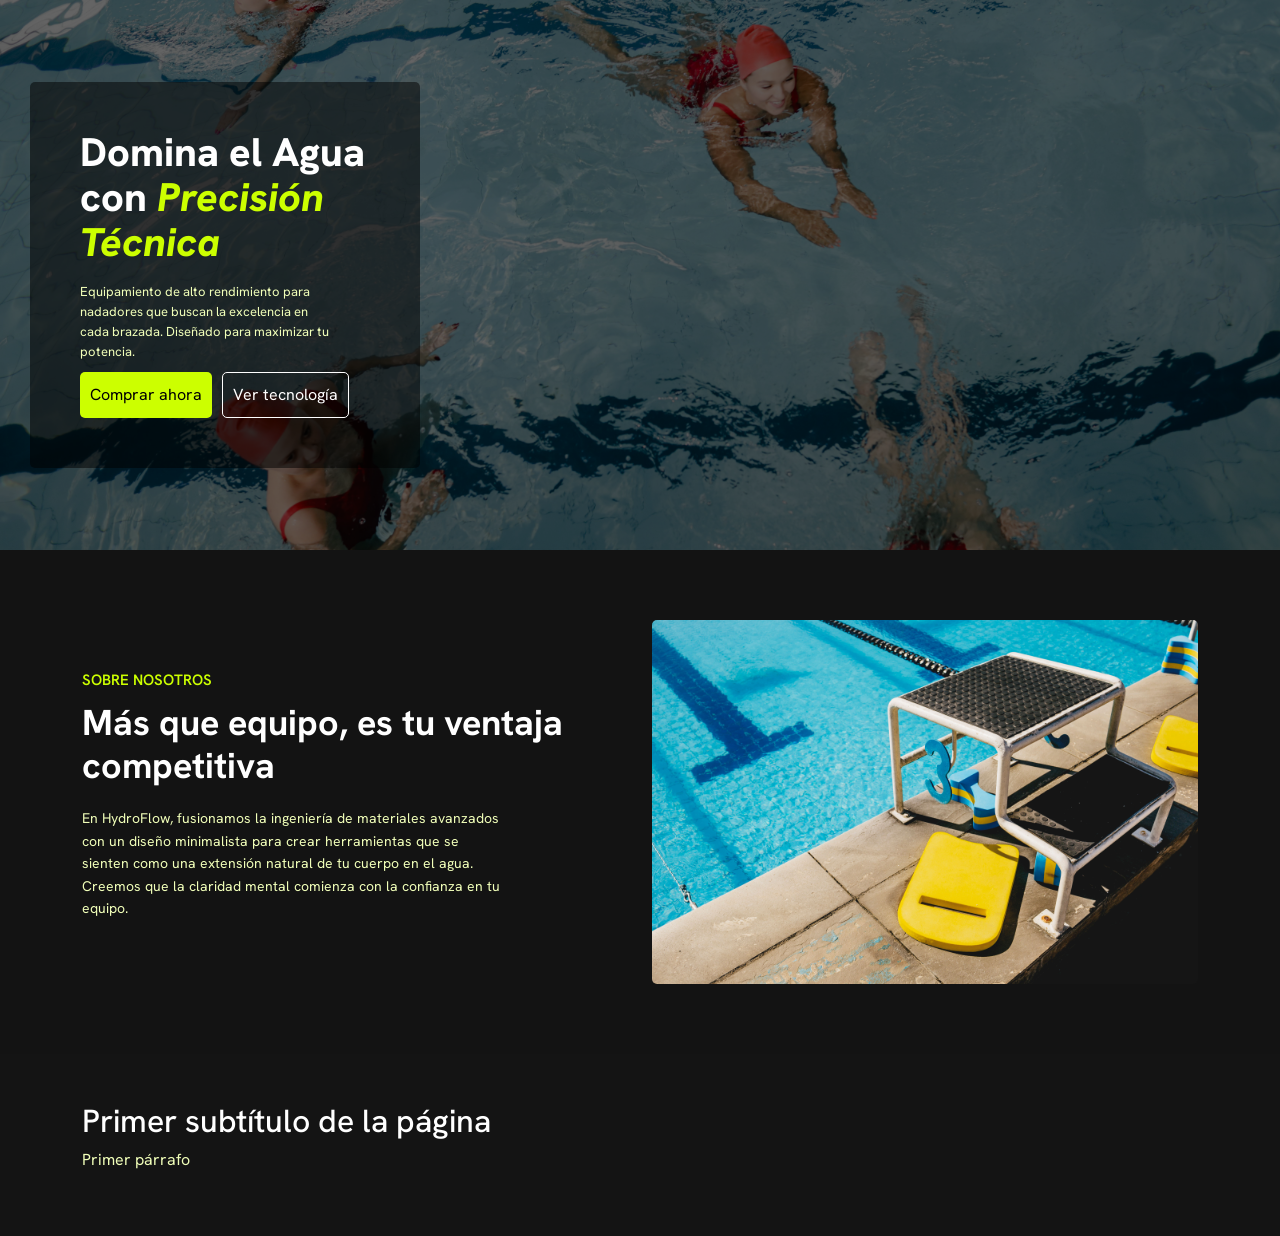
==== index.html @ 33b5c870 "Agregué cambios a la sección sobre nosotros, inserte media queries para dispositivos grandes y peque" ====
<!DOCTYPE html>
<html lang="es">
<head>
   <meta charset="UTF-8">
   <meta name="viewport" content="width=device-width, initial-scale=1.0">
   <title>HydroFlow</title>
   <link rel="stylesheet" href="https://cdn.jsdelivr.net/npm/bootstrap@5.3.8/dist/css/bootstrap.min.css">
   <link rel="preconnect" href="https://fonts.googleapis.com">
   <link rel="preconnect" href="https://fonts.gstatic.com" crossorigin>
   <link href="https://fonts.googleapis.com/css2?family=Hanken+Grotesk:ital,wght@0,100..900;1,100..900&display=swap" rel="stylesheet">
   <link rel="stylesheet" href="CSS/style.css">
   <link rel="stylesheet" href="CSS/stylesAndy.css">
</head>
<body>
   <header>

   </header>
   <main>
      <!-- Banner -->
      <section class="bannerWeb">
         <div class="overlay"></div>
         <div class="bannerCard">
            <h1>Domina el Agua</h1>
            <h1>
               con<span class="cursiveYellow"> Precisión</span>
            </h1>
            <h1><span class="cursiveYellow">Técnica</span></h1>
            <p>
               Equipamiento de alto rendimiento para nadadores
               que buscan la excelencia en cada brazada.
               Diseñado para maximizar tu potencia.
            </p>

            <div class="bannerButtons">
               <button class="left">
                  Comprar ahora
               </button>
               <button class="right">
                  Ver tecnología
               </button>
            </div>
         </div>
      </section>

      <!-- Nuestra esencia -->
      <section class="sobreNosotros">
         <div class="container">
            <div class="row align-items-center g-4">
               <div class="col-12 col-md-6">
                  <p class="texto1SobreNosotros">
                     SOBRE NOSOTROS
                  </p>
                  <h2 class="tituloSobreNosotros">
                     Más que equipo, es tu ventaja competitiva
                  </h2>
                  <p class="texto2SobreNosotros">
                     En HydroFlow, fusionamos la ingeniería de
                     materiales avanzados con un diseño minimalista
                     para crear herramientas que se sienten como una
                     extensión natural de tu cuerpo en el agua.
                     Creemos que la claridad mental comienza con la
                     confianza en tu equipo.
                  </p>
               </div>
               <!-- Imagen -->
               <div class="col-12 col-md-6">
                  <img
                     src="IMG/accesorios.jpg"
                     alt="Lentes y accesorios de natación"
                     class="img-fluid imagen-nosotros"
                  >
               </div>
            </div>
         </div>
      </section>
      <!-- Otro contenido -->
      <section class="container py-5">
         <h2 class="text-white">
            Primer subtítulo de la página
         </h2>
         <p class="textoGeneral">
            Primer párrafo
         </p>
      </section>
   </main>

   <footer>
   </footer>

   <script src="JS/script.js"></script>
   <script src="https://cdn.jsdelivr.net/npm/bootstrap@5.3.8/dist/js/bootstrap.bundle.min.js"></script>
</body>
</html>
---- CSS/stylesAndy.css ----
body {
    margin: 0;
    background-color: rgb(20, 20, 20);
    font-family: "Hanken Grotesk", sans-serif;
}

.bannerWeb {
    position: relative;

    width: 100%;
    min-height: 550px;

    background-image: url("../IMG/bannerWeb2.jpg");
    background-size: cover;
    background-position: center;
    background-repeat: no-repeat;

    display: flex;
    justify-content: flex-start;
    align-items: center;

    color: white;
}

/* Capa oscura del banner */

.overlay {
    position: absolute;
    inset: 0;

    z-index: 1;

    background-color: rgba(0, 0, 0, 0.6);
}

/* Tarjeta del banner */

.bannerCard {
    position: relative;
    z-index: 2;

    width: min(390px, calc(100% - 60px));

    margin: 30px;
    padding: 50px;

    background-color: rgba(0, 0, 0, 0.508);
    border-radius: 5px;

    font-weight: 800;
}

.bannerCard h1 {
    margin-bottom: 5px;

    font-size: 40px;
    font-weight: 800;
    line-height: 1;
}

.cursiveYellow {
    color: #ccff00;
    font-style: italic;
}

.bannerCard p {
    width: 100%;
    max-width: 250px;

    margin-top: 20px;
    margin-bottom: 10px;

    color: #f1ffb9;

    font-size: 13px;
    font-weight: normal;
    line-height: 20px;
}

.bannerButtons {
    display: flex;
    flex-wrap: wrap;
    gap: 10px;
}

button {
    margin: 0;
    padding: 10px;
    border: none;
    border-radius: 5px;
    font-family: "Hanken Grotesk", sans-serif;
    cursor: pointer;
}

/* Botón banner izquierdo */

.left {
    background-color: #ccff00;
    color: black;
}

/* Botón banner derecho */

.right {
    background-color: transparent;
    color: white;
    border: 1px solid white;
}

/* Sección sobre nosotros */

.sobreNosotros {
    padding: 70px 20px;
    background-color: rgb(19, 19, 19);
}

.texto1SobreNosotros {
    margin-bottom: 10px;
    color: #ccff00;
    font-size: 15px;
    font-weight: 600;
}

.tituloSobreNosotros {
    margin-bottom: 20px;
    color: white;
    font-size: 36px;
    font-weight: 700;
}

.texto2SobreNosotros {
    width: 100%;
    max-width: 420px;
    color: #f1ffb9;
    font-size: 14px;
    line-height: 1.6;
}

.imagen-nosotros {
    display: block;
    width: 100%;
    height: auto;
    border-radius: 5px;
}

.textoGeneral {
    color: #f1ffb9;
}

/* media querys */

@media (max-width: 768px) {

    .bannerWeb {
        min-height: 600px;
        justify-content: center;
        background-position: center;
    }

    .bannerCard {
        width: calc(100% - 40px);
        margin: 20px;
        padding: 35px 25px;
    }

    .bannerCard h1 {
        font-size: 34px;
    }

    .bannerCard p {
        max-width: 100%;
        font-size: 14px;
    }

    .tituloSobreNosotros {
        font-size: 30px;
    }

    .texto2SobreNosotros {
        max-width: 100%;
    }

}

@media (max-width: 576px) {

    .bannerWeb {
        min-height: 650px;
    }

    .bannerCard {
        width: calc(100% - 30px);
        margin: 15px;
        padding: 30px 20px;
    }

    .bannerCard h1 {
        font-size: 29px;
        line-height: 1.05;
    }

    .bannerButtons {
        flex-direction: column;
    }

    .left,
    .right {
        width: 100%;
    }

    .nuestraEsencia {
        padding: 45px 20px;
    }

    .tituloSobreNosotros {
        font-size: 27px;
    }

}
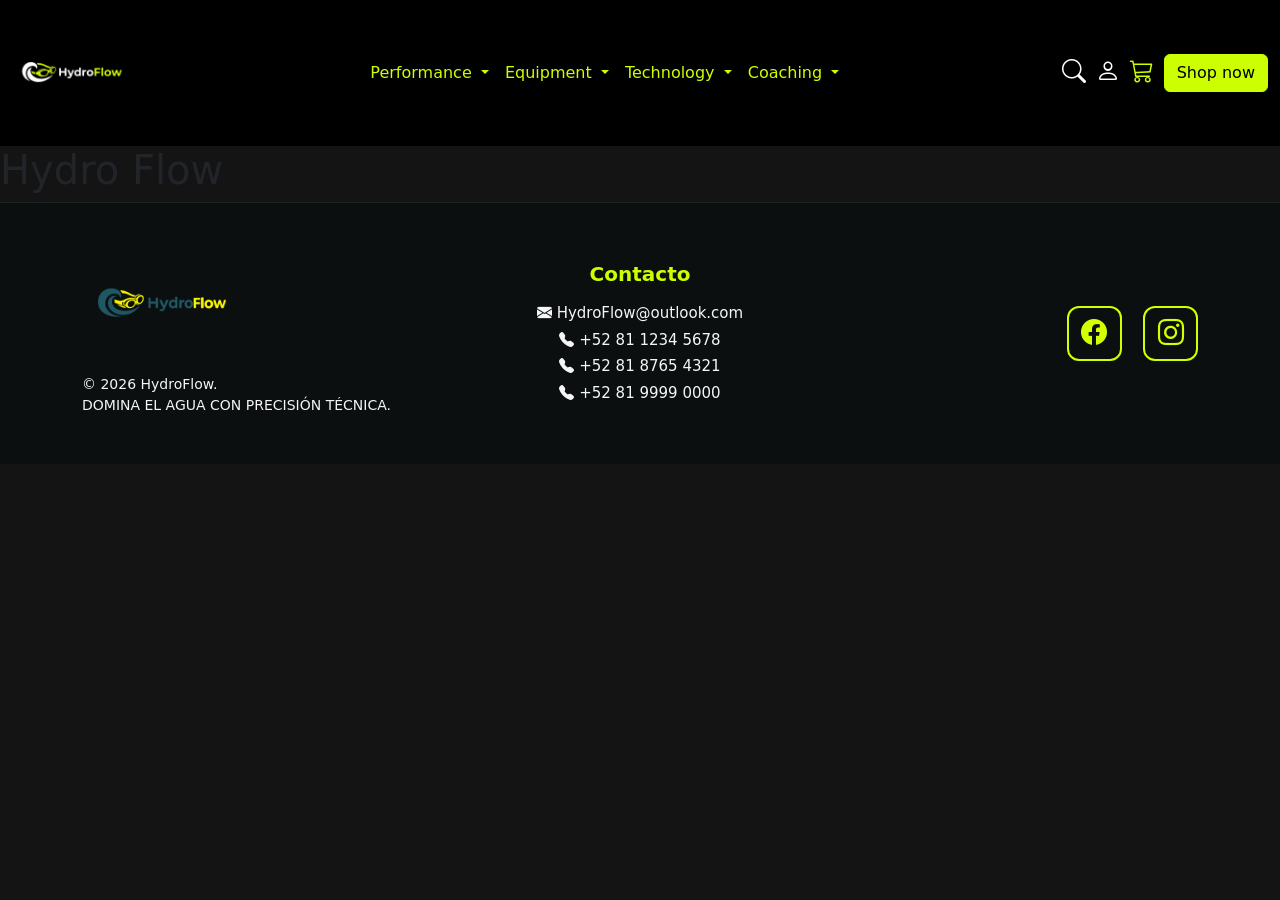
==== commit d5f2c896: "navbar + footer" ====
--- a/index.html
+++ b/index.html
@@ -1,93 +1,155 @@
 <!DOCTYPE html>
-<html lang="es">
-<head>
-   <meta charset="UTF-8">
-   <meta name="viewport" content="width=device-width, initial-scale=1.0">
-   <title>HydroFlow</title>
-   <link rel="stylesheet" href="https://cdn.jsdelivr.net/npm/bootstrap@5.3.8/dist/css/bootstrap.min.css">
-   <link rel="preconnect" href="https://fonts.googleapis.com">
-   <link rel="preconnect" href="https://fonts.gstatic.com" crossorigin>
-   <link href="https://fonts.googleapis.com/css2?family=Hanken+Grotesk:ital,wght@0,100..900;1,100..900&display=swap" rel="stylesheet">
-   <link rel="stylesheet" href="CSS/style.css">
-   <link rel="stylesheet" href="CSS/stylesAndy.css">
-</head>
-<body>
-   <header>
+<html>
+   <head>
+      <title>Hydro Flow</title>
+      <link rel="icon" type="image/png" href="IMG/logoN.png">
+      <link rel="stylesheet" href="https://cdn.jsdelivr.net/npm/bootstrap@5.3.8/dist/css/bootstrap.min.css">
+      <link rel="stylesheet" href="https://cdn.jsdelivr.net/npm/bootstrap-icons@1.11.3/font/bootstrap-icons.min.css">
+      <link rel="stylesheet" href="CSS/style.css">
+      <link rel="stylesheet" href="CSS/eva-style.css">
+      <link rel="stylesheet" href="CSS/styleArt.css">
 
-   </header>
-   <main>
-      <!-- Banner -->
-      <section class="bannerWeb">
-         <div class="overlay"></div>
-         <div class="bannerCard">
-            <h1>Domina el Agua</h1>
-            <h1>
-               con<span class="cursiveYellow"> Precisión</span>
-            </h1>
-            <h1><span class="cursiveYellow">Técnica</span></h1>
-            <p>
-               Equipamiento de alto rendimiento para nadadores
-               que buscan la excelencia en cada brazada.
-               Diseñado para maximizar tu potencia.
-            </p>
+   </head>
+   <body>
+      <header>
+        <meta charset="UTF-8">
+      </header>
+      <main>
 
-            <div class="bannerButtons">
-               <button class="left">
-                  Comprar ahora
-               </button>
-               <button class="right">
-                  Ver tecnología
-               </button>
+         <nav class="navbar navbar-expand-lg nav-personalizada">
+         <div class="container-fluid">
+            <a class="navbar-brand" href="#">
+               <img src="IMG/logo.png" class="nav-logo">
+            </a>
+
+            <div class="collapse navbar-collapse" id="navbarSupportedContent">
+               <ul class="navbar-nav me-auto mb-2 mb-lg-0 mx-auto">
+               <li class="nav-item dropdown">
+                  <a class="nav-link dropdown-toggle" href="#" role="button" data-bs-toggle="dropdown" aria-expanded="false">
+                     Performance
+                  </a>
+                  <ul class="dropdown-menu">
+                     <li><a class="dropdown-item" href="#">Action</a></li>
+                     <li><a class="dropdown-item" href="#">Another action</a></li>
+                     <li><hr class="dropdown-divider"></li>
+                     <li><a class="dropdown-item" href="#">Something else here</a></li>
+                  </ul>
+               </li>
+               <li class="nav-item dropdown">
+                  <a class="nav-link dropdown-toggle" href="#" role="button" data-bs-toggle="dropdown" aria-expanded="false">
+                     Equipment
+                  </a>
+                  <ul class="dropdown-menu">
+                     <li><a class="dropdown-item" href="#">Action</a></li>
+                     <li><a class="dropdown-item" href="#">Another action</a></li>
+                     <li><hr class="dropdown-divider"></li>
+                     <li><a class="dropdown-item" href="#">Something else here</a></li>
+                  </ul>
+               </li>
+               <li class="nav-item dropdown">
+                  <a class="nav-link dropdown-toggle" href="#" role="button" data-bs-toggle="dropdown" aria-expanded="false">
+                     Technology
+                  </a>
+                  <ul class="dropdown-menu">
+                     <li><a class="dropdown-item" href="#">Action</a></li>
+                     <li><a class="dropdown-item" href="#">Another action</a></li>
+                     <li><hr class="dropdown-divider"></li>
+                     <li><a class="dropdown-item" href="#">Something else here</a></li>
+                  </ul>
+               </li>
+               <li class="nav-item dropdown">
+                  <a class="nav-link dropdown-toggle" href="#" role="button" data-bs-toggle="dropdown" aria-expanded="false">
+                     Coaching
+                  </a>
+                  <ul class="dropdown-menu">
+                     <li><a class="dropdown-item" href="#">Action</a></li>
+                     <li><a class="dropdown-item" href="#">Another action</a></li>
+                     <li><hr class="dropdown-divider"></li>
+                     <li><a class="dropdown-item" href="#">Something else here</a></li>
+                  </ul>
+               </li>
+
+               </ul>
+               <form class="d-flex" role="search">
+                  <div>
+                     <i class="bi bi-search icono-blanco"></i>
+                  </div>
+                  <div>
+                     <i class="bi bi-person icono-blanco"></i>
+                  </div>
+                  <i class="bi bi-cart3 icono-verde"></i>
+                  <button class="btn btn-personalizado">Shop now</button>
+
+               </form>
             </div>
          </div>
-      </section>
+         </nav>
 
-      <!-- Nuestra esencia -->
-      <section class="sobreNosotros">
-         <div class="container">
-            <div class="row align-items-center g-4">
-               <div class="col-12 col-md-6">
-                  <p class="texto1SobreNosotros">
-                     SOBRE NOSOTROS
-                  </p>
-                  <h2 class="tituloSobreNosotros">
-                     Más que equipo, es tu ventaja competitiva
-                  </h2>
-                  <p class="texto2SobreNosotros">
-                     En HydroFlow, fusionamos la ingeniería de
-                     materiales avanzados con un diseño minimalista
-                     para crear herramientas que se sienten como una
-                     extensión natural de tu cuerpo en el agua.
-                     Creemos que la claridad mental comienza con la
-                     confianza en tu equipo.
-                  </p>
-               </div>
-               <!-- Imagen -->
-               <div class="col-12 col-md-6">
-                  <img
-                     src="IMG/accesorios.jpg"
-                     alt="Lentes y accesorios de natación"
-                     class="img-fluid imagen-nosotros"
-                  >
-               </div>
+
+
+        <h1>Hydro Flow</h1>
+
+      </main>
+      <!-- Footer - Arturo -->
+      <footer class="text-white py-5" style="background-color: #0B0F0F;">
+    <div class="container">
+        <div class="row align-items-center">
+
+            <!-- Logo y derechos -->
+            <div class="col-md-4 text-center text-md-start mb-4 mb-md-0">
+                <img src="IMG/logoN.png" alt="Logo" width="160" class="mb-3">
+
+                <p class="mb-0 small">
+                    © 2026 HydroFlow.<br>
+                    DOMINA EL AGUA CON PRECISIÓN TÉCNICA.
+                </p>
             </div>
-         </div>
-      </section>
-      <!-- Otro contenido -->
-      <section class="container py-5">
-         <h2 class="text-white">
-            Primer subtítulo de la página
-         </h2>
-         <p class="textoGeneral">
-            Primer párrafo
-         </p>
-      </section>
-   </main>
 
-   <footer>
-   </footer>
+            <!-- Contactanos/correos/nums -->
+            <div class="col-md-4 text-center mb-4 mb-md-0">
+                <h5 class="mb-3" style="color:#CCFF00;">Contacto</h5>
 
-   <script src="JS/script.js"></script>
-   <script src="https://cdn.jsdelivr.net/npm/bootstrap@5.3.8/dist/js/bootstrap.bundle.min.js"></script>
-</body>
+                <p class="mb-1">
+                    <i class="bi bi-envelope-fill"></i>
+                    HydroFlow@outlook.com
+                </p>
+
+                <p class="mb-1">
+                    <i class="bi bi-telephone-fill"></i>
+                    +52 81 1234 5678
+                </p>
+
+                <p class="mb-1">
+                    <i class="bi bi-telephone-fill"></i>
+                    +52 81 8765 4321
+                </p>
+
+                <p class="mb-0">
+                    <i class="bi bi-telephone-fill"></i>
+                    +52 81 9999 0000
+                </p>
+            </div>
+
+            <!-- Redes sociales /logos-->
+            <div class="col-md-4 text-center text-md-end">
+
+                <a href="#" class="social-icon me-3">
+                    <i class="bi bi-facebook"></i>
+                </a>
+
+                <a href="#" class="social-icon">
+                    <i class="bi bi-instagram"></i>
+                </a>
+
+            </div>
+
+        </div>
+    </div>
+</footer>
+
+      
+      <script src="https://cdn.jsdelivr.net/npm/bootstrap@5.3.8/dist/js/bootstrap.bundle.min.js"></script>
+      <script src="JS/script.js"></script>
+      <script src="JS/eva-script.js"></script>
+   </body>
 </html>
--- a/CSS/eva-style.css
+++ b/CSS/eva-style.css
@@ -0,0 +1,62 @@
+body    {
+    background-color: rgb(20, 20, 20);  
+}
+
+.nav-personalizada{
+    background-color: #000000 !important;
+}
+
+/* enlaces del menú */
+.nav-personalizada .navbar-brand,
+.nav-personalizada .nav-link {
+    color: #ccff00 !important;
+}
+
+/* color de hover */
+.nav-personalizada .nav-link:hover,
+.nav-personalizada .nav-link.active,
+.nav-personalizada .dropdown-item:hover {
+    color: #ffffff !important; /* Cambia a blanco al pasar el mouse */
+}
+
+/* Estilo para menús desplegables */
+.nav-personalizada .dropdown-menu {
+    background-color: #000000;
+    border: 1px solid #ccff00;
+}
+
+.nav-personalizada .dropdown-item {
+    color: #ccff00;
+}
+
+/* Menu hamburguesa */
+.nav-personalizada .navbar-toggler {
+    border-color: #ccff00 !important;
+}
+
+.nav-personalizada .navbar-toggler-icon {
+    filter: invert(87%) sepia(36%) saturate(1465%) hue-rotate(24deg) brightness(108%) contrast(108%);
+}
+
+.nav-logo{
+    height: 120px;
+    width: auto;
+}
+
+.btn-personalizado{
+    background-color: #ccff00 !important;
+    color: #000000 !important;
+    border: 1px solid #ccff00 !important;
+}
+
+.icono-verde{
+    font-size: 1.5rem !important;
+    color: #ccff00 !important;
+    margin-right: 10px !important;
+}
+
+.icono-blanco{
+    font-size: 1.5rem !important;
+    color: #ffffff !important;
+    margin-right: 10px !important;
+}
--- a/CSS/styleArt.css
+++ b/CSS/styleArt.css
@@ -0,0 +1,33 @@
+footer{
+    border-top: 1px solid rgba(255,255,255,.08);
+} 
+/* la linea de arriba del footer , lo que separa del contenido */
+
+footer p{
+    color: #f5f5f5;
+    font-size: 15px;
+}
+/* todas las etiquetas con p tendran ese formato */
+
+footer h5{
+    font-weight: 600;
+}
+/*  cosas con h5 se les aplicara un bold */
+.social-icon{
+    width:55px;
+    height:55px;
+    border:2px solid #D4FF00;
+    border-radius:12px;
+    display:inline-flex;
+    justify-content:center;
+    align-items:center;
+    color:#D4FF00;
+    text-decoration:none;
+    font-size:26px;
+    transition:.3s;
+}
+
+.social-icon:hover{
+    background:#D4FF00;
+    color:#0B0F0F;
+}
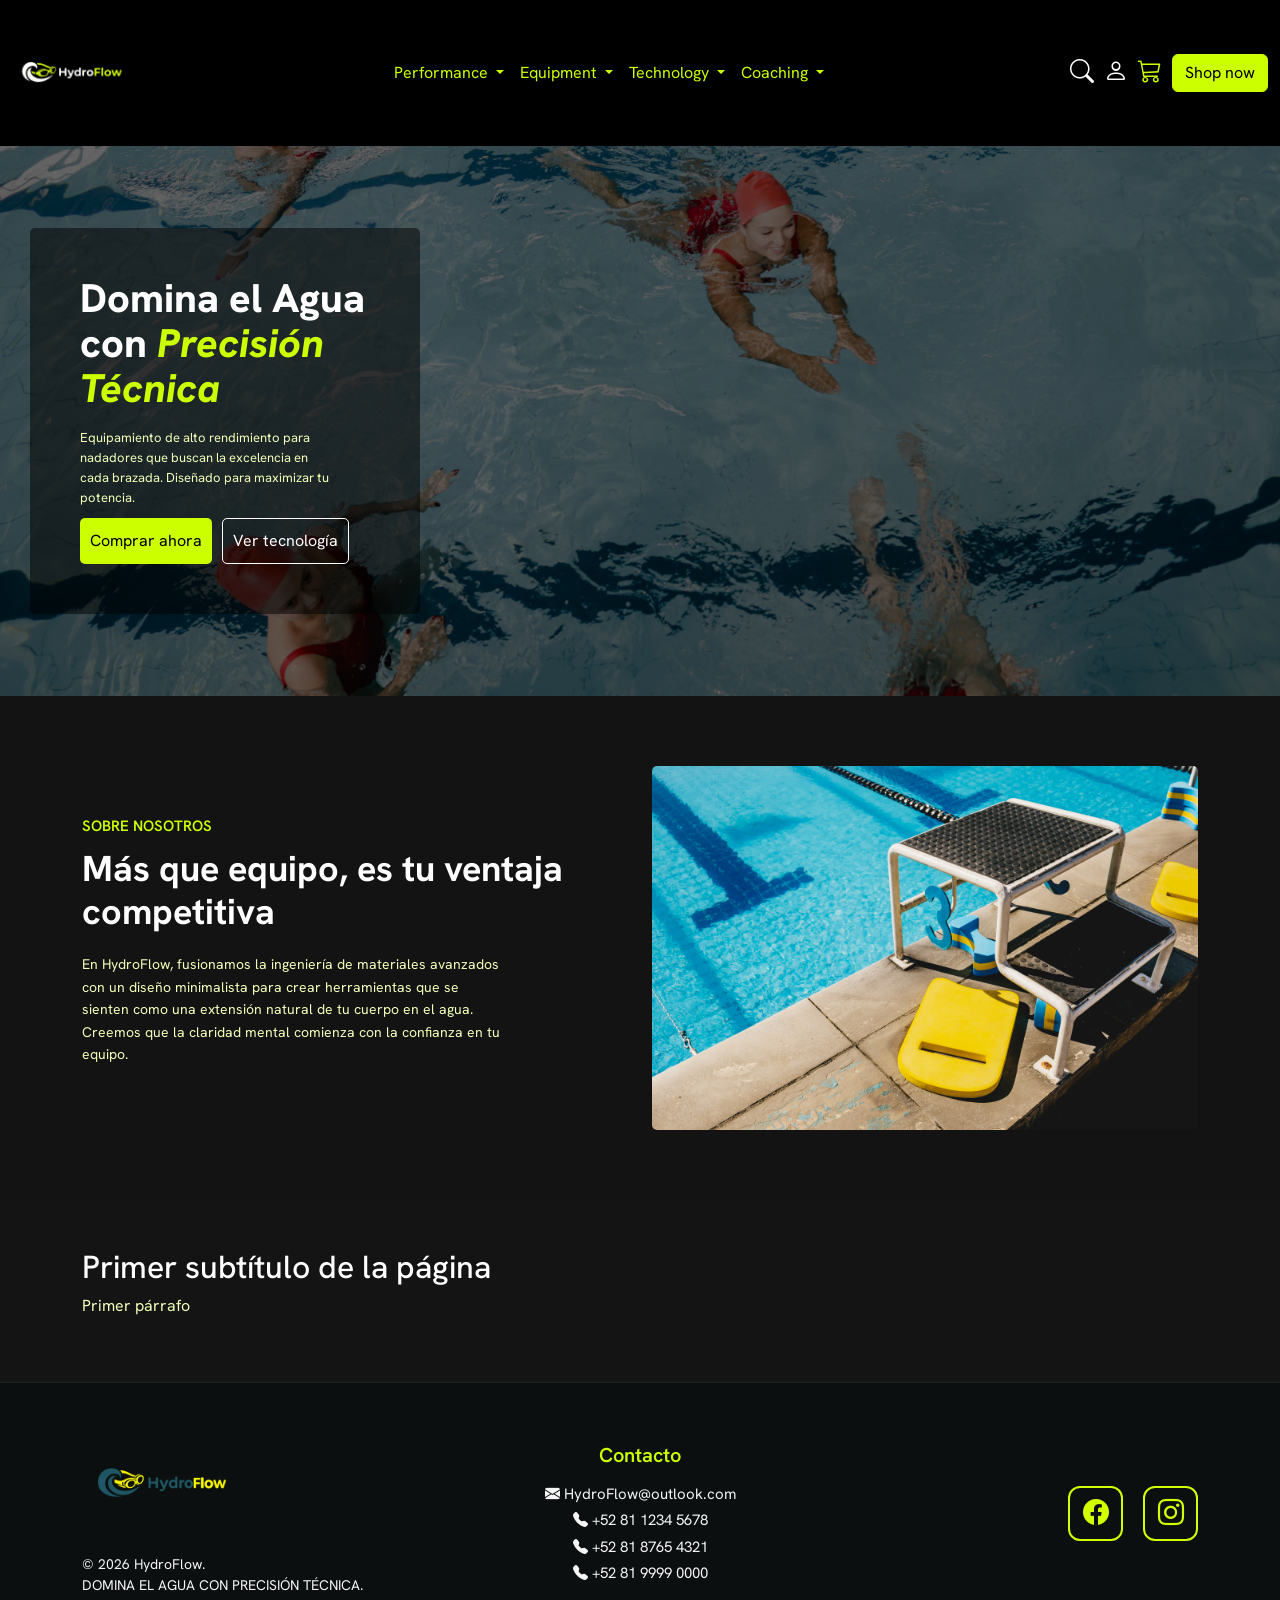
==== commit 50b7efa9: "resolución de conflictos banner" ====
--- a/index.html
+++ b/index.html
@@ -1,155 +1,235 @@
 <!DOCTYPE html>
-<html>
-   <head>
-      <title>Hydro Flow</title>
-      <link rel="icon" type="image/png" href="IMG/logoN.png">
-      <link rel="stylesheet" href="https://cdn.jsdelivr.net/npm/bootstrap@5.3.8/dist/css/bootstrap.min.css">
-      <link rel="stylesheet" href="https://cdn.jsdelivr.net/npm/bootstrap-icons@1.11.3/font/bootstrap-icons.min.css">
-      <link rel="stylesheet" href="CSS/style.css">
-      <link rel="stylesheet" href="CSS/eva-style.css">
-      <link rel="stylesheet" href="CSS/styleArt.css">
-
-   </head>
-   <body>
-      <header>
-        <meta charset="UTF-8">
-      </header>
-      <main>
-
-         <nav class="navbar navbar-expand-lg nav-personalizada">
-         <div class="container-fluid">
-            <a class="navbar-brand" href="#">
-               <img src="IMG/logo.png" class="nav-logo">
-            </a>
-
-            <div class="collapse navbar-collapse" id="navbarSupportedContent">
-               <ul class="navbar-nav me-auto mb-2 mb-lg-0 mx-auto">
-               <li class="nav-item dropdown">
-                  <a class="nav-link dropdown-toggle" href="#" role="button" data-bs-toggle="dropdown" aria-expanded="false">
+<html lang="es">
+
+<head>
+   <title>Hydro Flow</title>
+   <meta charset="UTF-8">
+   <meta name="viewport" content="width=device-width, initial-scale=1.0">
+   <link rel="preconnect" href="https://fonts.googleapis.com">
+   <link rel="preconnect" href="https://fonts.gstatic.com" crossorigin>
+   <link href="https://fonts.googleapis.com/css2?family=Hanken+Grotesk:ital,wght@0,100..900;1,100..900&display=swap"
+      rel="stylesheet">
+   <link rel="icon" type="image/png" href="IMG/logoN.png">
+   <link rel="stylesheet" href="https://cdn.jsdelivr.net/npm/bootstrap@5.3.8/dist/css/bootstrap.min.css">
+   <link rel="stylesheet" href="https://cdn.jsdelivr.net/npm/bootstrap-icons@1.11.3/font/bootstrap-icons.min.css">
+   <link rel="stylesheet" href="CSS/style.css">
+   <link rel="stylesheet" href="CSS/eva-style.css">
+   <link rel="stylesheet" href="CSS/styleArt.css">
+   <link rel="stylesheet" href="CSS/stylesAndy.css">
+</head>
+
+<body>
+   <header>
+
+   </header>
+
+
+   <nav class="navbar navbar-expand-lg nav-personalizada">
+      <div class="container-fluid">
+         <a class="navbar-brand" href="#">
+            <img src="IMG/logo.png" class="nav-logo">
+         </a>
+
+         <div class="collapse navbar-collapse" id="navbarSupportedContent">
+            <ul class="navbar-nav me-auto mb-2 mb-lg-0 mx-auto">
+               <li class="nav-item dropdown">
+                  <a class="nav-link dropdown-toggle" href="#" role="button" data-bs-toggle="dropdown"
+                     aria-expanded="false">
                      Performance
                   </a>
                   <ul class="dropdown-menu">
                      <li><a class="dropdown-item" href="#">Action</a></li>
                      <li><a class="dropdown-item" href="#">Another action</a></li>
-                     <li><hr class="dropdown-divider"></li>
-                     <li><a class="dropdown-item" href="#">Something else here</a></li>
-                  </ul>
-               </li>
-               <li class="nav-item dropdown">
-                  <a class="nav-link dropdown-toggle" href="#" role="button" data-bs-toggle="dropdown" aria-expanded="false">
+                     <li>
+                        <hr class="dropdown-divider">
+                     </li>
+                     <li><a class="dropdown-item" href="#">Something else here</a></li>
+                  </ul>
+               </li>
+               <li class="nav-item dropdown">
+                  <a class="nav-link dropdown-toggle" href="#" role="button" data-bs-toggle="dropdown"
+                     aria-expanded="false">
                      Equipment
                   </a>
                   <ul class="dropdown-menu">
                      <li><a class="dropdown-item" href="#">Action</a></li>
                      <li><a class="dropdown-item" href="#">Another action</a></li>
-                     <li><hr class="dropdown-divider"></li>
-                     <li><a class="dropdown-item" href="#">Something else here</a></li>
-                  </ul>
-               </li>
-               <li class="nav-item dropdown">
-                  <a class="nav-link dropdown-toggle" href="#" role="button" data-bs-toggle="dropdown" aria-expanded="false">
+                     <li>
+                        <hr class="dropdown-divider">
+                     </li>
+                     <li><a class="dropdown-item" href="#">Something else here</a></li>
+                  </ul>
+               </li>
+               <li class="nav-item dropdown">
+                  <a class="nav-link dropdown-toggle" href="#" role="button" data-bs-toggle="dropdown"
+                     aria-expanded="false">
                      Technology
                   </a>
                   <ul class="dropdown-menu">
                      <li><a class="dropdown-item" href="#">Action</a></li>
                      <li><a class="dropdown-item" href="#">Another action</a></li>
-                     <li><hr class="dropdown-divider"></li>
-                     <li><a class="dropdown-item" href="#">Something else here</a></li>
-                  </ul>
-               </li>
-               <li class="nav-item dropdown">
-                  <a class="nav-link dropdown-toggle" href="#" role="button" data-bs-toggle="dropdown" aria-expanded="false">
+                     <li>
+                        <hr class="dropdown-divider">
+                     </li>
+                     <li><a class="dropdown-item" href="#">Something else here</a></li>
+                  </ul>
+               </li>
+               <li class="nav-item dropdown">
+                  <a class="nav-link dropdown-toggle" href="#" role="button" data-bs-toggle="dropdown"
+                     aria-expanded="false">
                      Coaching
                   </a>
                   <ul class="dropdown-menu">
                      <li><a class="dropdown-item" href="#">Action</a></li>
                      <li><a class="dropdown-item" href="#">Another action</a></li>
-                     <li><hr class="dropdown-divider"></li>
-                     <li><a class="dropdown-item" href="#">Something else here</a></li>
-                  </ul>
-               </li>
-
-               </ul>
-               <form class="d-flex" role="search">
-                  <div>
-                     <i class="bi bi-search icono-blanco"></i>
-                  </div>
-                  <div>
-                     <i class="bi bi-person icono-blanco"></i>
-                  </div>
-                  <i class="bi bi-cart3 icono-verde"></i>
-                  <button class="btn btn-personalizado">Shop now</button>
-
-               </form>
-            </div>
-         </div>
-         </nav>
-
-
-
-        <h1>Hydro Flow</h1>
-
-      </main>
-      <!-- Footer - Arturo -->
-      <footer class="text-white py-5" style="background-color: #0B0F0F;">
-    <div class="container">
-        <div class="row align-items-center">
+                     <li>
+                        <hr class="dropdown-divider">
+                     </li>
+                     <li><a class="dropdown-item" href="#">Something else here</a></li>
+                  </ul>
+               </li>
+
+            </ul>
+            <form class="d-flex" role="search">
+               <div>
+                  <i class="bi bi-search icono-blanco"></i>
+               </div>
+               <div>
+                  <i class="bi bi-person icono-blanco"></i>
+               </div>
+               <i class="bi bi-cart3 icono-verde"></i>
+               <button class="btn btn-personalizado">Shop now</button>
+
+            </form>
+         </div>
+      </div>
+   </nav>
+
+   <!-- Banner -->
+   <section class="bannerWeb">
+      <div class="overlay"></div>
+      <div class="bannerCard">
+         <h1>Domina el Agua</h1>
+         <h1>
+            con<span class="cursiveYellow"> Precisión</span>
+         </h1>
+         <h1><span class="cursiveYellow">Técnica</span></h1>
+         <p>
+            Equipamiento de alto rendimiento para nadadores
+            que buscan la excelencia en cada brazada.
+            Diseñado para maximizar tu potencia.
+         </p>
+
+         <div class="bannerButtons">
+            <button class="left">
+               Comprar ahora
+            </button>
+            <button class="right">
+               Ver tecnología
+            </button>
+         </div>
+      </div>
+   </section>
+
+   <!-- Nuestra esencia -->
+   <section class="sobreNosotros">
+      <div class="container">
+         <div class="row align-items-center g-4">
+            <div class="col-12 col-md-6">
+               <p class="texto1SobreNosotros">
+                  SOBRE NOSOTROS
+               </p>
+               <h2 class="tituloSobreNosotros">
+                  Más que equipo, es tu ventaja competitiva
+               </h2>
+               <p class="texto2SobreNosotros">
+                  En HydroFlow, fusionamos la ingeniería de
+                  materiales avanzados con un diseño minimalista
+                  para crear herramientas que se sienten como una
+                  extensión natural de tu cuerpo en el agua.
+                  Creemos que la claridad mental comienza con la
+                  confianza en tu equipo.
+               </p>
+            </div>
+            <!-- Imagen -->
+            <div class="col-12 col-md-6">
+               <img src="IMG/accesorios.jpg" alt="Lentes y accesorios de natación" class="img-fluid imagen-nosotros">
+            </div>
+         </div>
+      </div>
+   </section>
+   <!-- Otro contenido -->
+   <section class="container py-5">
+      <h2 class="text-white">
+         Primer subtítulo de la página
+      </h2>
+      <p class="textoGeneral">
+         Primer párrafo
+      </p>
+   </section>
+
+   </main>
+   <!-- Footer - Arturo -->
+   <footer class="text-white py-5" style="background-color: #0B0F0F;">
+      <div class="container">
+         <div class="row align-items-center">
 
             <!-- Logo y derechos -->
             <div class="col-md-4 text-center text-md-start mb-4 mb-md-0">
-                <img src="IMG/logoN.png" alt="Logo" width="160" class="mb-3">
-
-                <p class="mb-0 small">
-                    © 2026 HydroFlow.<br>
-                    DOMINA EL AGUA CON PRECISIÓN TÉCNICA.
-                </p>
+               <img src="IMG/logoN.png" alt="Logo" width="160" class="mb-3">
+
+               <p class="mb-0 small">
+                  © 2026 HydroFlow.<br>
+                  DOMINA EL AGUA CON PRECISIÓN TÉCNICA.
+               </p>
             </div>
 
             <!-- Contactanos/correos/nums -->
             <div class="col-md-4 text-center mb-4 mb-md-0">
-                <h5 class="mb-3" style="color:#CCFF00;">Contacto</h5>
-
-                <p class="mb-1">
-                    <i class="bi bi-envelope-fill"></i>
-                    HydroFlow@outlook.com
-                </p>
-
-                <p class="mb-1">
-                    <i class="bi bi-telephone-fill"></i>
-                    +52 81 1234 5678
-                </p>
-
-                <p class="mb-1">
-                    <i class="bi bi-telephone-fill"></i>
-                    +52 81 8765 4321
-                </p>
-
-                <p class="mb-0">
-                    <i class="bi bi-telephone-fill"></i>
-                    +52 81 9999 0000
-                </p>
+               <h5 class="mb-3" style="color:#CCFF00;">Contacto</h5>
+
+               <p class="mb-1">
+                  <i class="bi bi-envelope-fill"></i>
+                  HydroFlow@outlook.com
+               </p>
+
+               <p class="mb-1">
+                  <i class="bi bi-telephone-fill"></i>
+                  +52 81 1234 5678
+               </p>
+
+               <p class="mb-1">
+                  <i class="bi bi-telephone-fill"></i>
+                  +52 81 8765 4321
+               </p>
+
+               <p class="mb-0">
+                  <i class="bi bi-telephone-fill"></i>
+                  +52 81 9999 0000
+               </p>
             </div>
 
             <!-- Redes sociales /logos-->
             <div class="col-md-4 text-center text-md-end">
 
-                <a href="#" class="social-icon me-3">
-                    <i class="bi bi-facebook"></i>
-                </a>
-
-                <a href="#" class="social-icon">
-                    <i class="bi bi-instagram"></i>
-                </a>
-
-            </div>
-
-        </div>
-    </div>
-</footer>
-
-      
-      <script src="https://cdn.jsdelivr.net/npm/bootstrap@5.3.8/dist/js/bootstrap.bundle.min.js"></script>
-      <script src="JS/script.js"></script>
-      <script src="JS/eva-script.js"></script>
-   </body>
+               <a href="#" class="social-icon me-3">
+                  <i class="bi bi-facebook"></i>
+               </a>
+
+               <a href="#" class="social-icon">
+                  <i class="bi bi-instagram"></i>
+               </a>
+
+            </div>
+
+         </div>
+      </div>
+   </footer>
+
+
+   <script src="https://cdn.jsdelivr.net/npm/bootstrap@5.3.8/dist/js/bootstrap.bundle.min.js"></script>
+   <script src="JS/script.js"></script>
+   <script src="JS/eva-script.js"></script>
+</body>
+
 </html>
--- a/CSS/stylesAndy.css
+++ b/CSS/stylesAndy.css
@@ -0,0 +1,219 @@
+body {
+    margin: 0;
+    background-color: rgb(20, 20, 20);
+    font-family: "Hanken Grotesk", sans-serif;
+}
+
+.bannerWeb {
+    position: relative;
+
+    width: 100%;
+    min-height: 550px;
+
+    background-image: url("../IMG/bannerWeb2.jpg");
+    background-size: cover;
+    background-position: center;
+    background-repeat: no-repeat;
+
+    display: flex;
+    justify-content: flex-start;
+    align-items: center;
+
+    color: white;
+}
+
+/* Capa oscura del banner */
+
+.overlay {
+    position: absolute;
+    inset: 0;
+
+    z-index: 1;
+
+    background-color: rgba(0, 0, 0, 0.6);
+}
+
+/* Tarjeta del banner */
+
+.bannerCard {
+    position: relative;
+    z-index: 2;
+
+    width: min(390px, calc(100% - 60px));
+
+    margin: 30px;
+    padding: 50px;
+
+    background-color: rgba(0, 0, 0, 0.508);
+    border-radius: 5px;
+
+    font-weight: 800;
+}
+
+.bannerCard h1 {
+    margin-bottom: 5px;
+
+    font-size: 40px;
+    font-weight: 800;
+    line-height: 1;
+}
+
+.cursiveYellow {
+    color: #ccff00;
+    font-style: italic;
+}
+
+.bannerCard p {
+    width: 100%;
+    max-width: 250px;
+
+    margin-top: 20px;
+    margin-bottom: 10px;
+
+    color: #f1ffb9;
+
+    font-size: 13px;
+    font-weight: normal;
+    line-height: 20px;
+}
+
+.bannerButtons {
+    display: flex;
+    flex-wrap: wrap;
+    gap: 10px;
+}
+
+button {
+    margin: 0;
+    padding: 10px;
+    border: none;
+    border-radius: 5px;
+    font-family: "Hanken Grotesk", sans-serif;
+    cursor: pointer;
+}
+
+/* Botón banner izquierdo */
+
+.left {
+    background-color: #ccff00;
+    color: black;
+}
+
+/* Botón banner derecho */
+
+.right {
+    background-color: transparent;
+    color: white;
+    border: 1px solid white;
+}
+
+/* Sección sobre nosotros */
+
+.sobreNosotros {
+    padding: 70px 20px;
+    background-color: rgb(19, 19, 19);
+}
+
+.texto1SobreNosotros {
+    margin-bottom: 10px;
+    color: #ccff00;
+    font-size: 15px;
+    font-weight: 600;
+}
+
+.tituloSobreNosotros {
+    margin-bottom: 20px;
+    color: white;
+    font-size: 36px;
+    font-weight: 700;
+}
+
+.texto2SobreNosotros {
+    width: 100%;
+    max-width: 420px;
+    color: #f1ffb9;
+    font-size: 14px;
+    line-height: 1.6;
+}
+
+.imagen-nosotros {
+    display: block;
+    width: 100%;
+    height: auto;
+    border-radius: 5px;
+}
+
+.textoGeneral {
+    color: #f1ffb9;
+}
+
+/* media querys */
+
+@media (max-width: 768px) {
+
+    .bannerWeb {
+        min-height: 600px;
+        justify-content: center;
+        background-position: center;
+    }
+
+    .bannerCard {
+        width: calc(100% - 40px);
+        margin: 20px;
+        padding: 35px 25px;
+    }
+
+    .bannerCard h1 {
+        font-size: 34px;
+    }
+
+    .bannerCard p {
+        max-width: 100%;
+        font-size: 14px;
+    }
+
+    .tituloSobreNosotros {
+        font-size: 30px;
+    }
+
+    .texto2SobreNosotros {
+        max-width: 100%;
+    }
+
+}
+
+@media (max-width: 576px) {
+
+    .bannerWeb {
+        min-height: 650px;
+    }
+
+    .bannerCard {
+        width: calc(100% - 30px);
+        margin: 15px;
+        padding: 30px 20px;
+    }
+
+    .bannerCard h1 {
+        font-size: 29px;
+        line-height: 1.05;
+    }
+
+    .bannerButtons {
+        flex-direction: column;
+    }
+
+    .left,
+    .right {
+        width: 100%;
+    }
+
+    .nuestraEsencia {
+        padding: 45px 20px;
+    }
+
+    .tituloSobreNosotros {
+        font-size: 27px;
+    }
+
+}
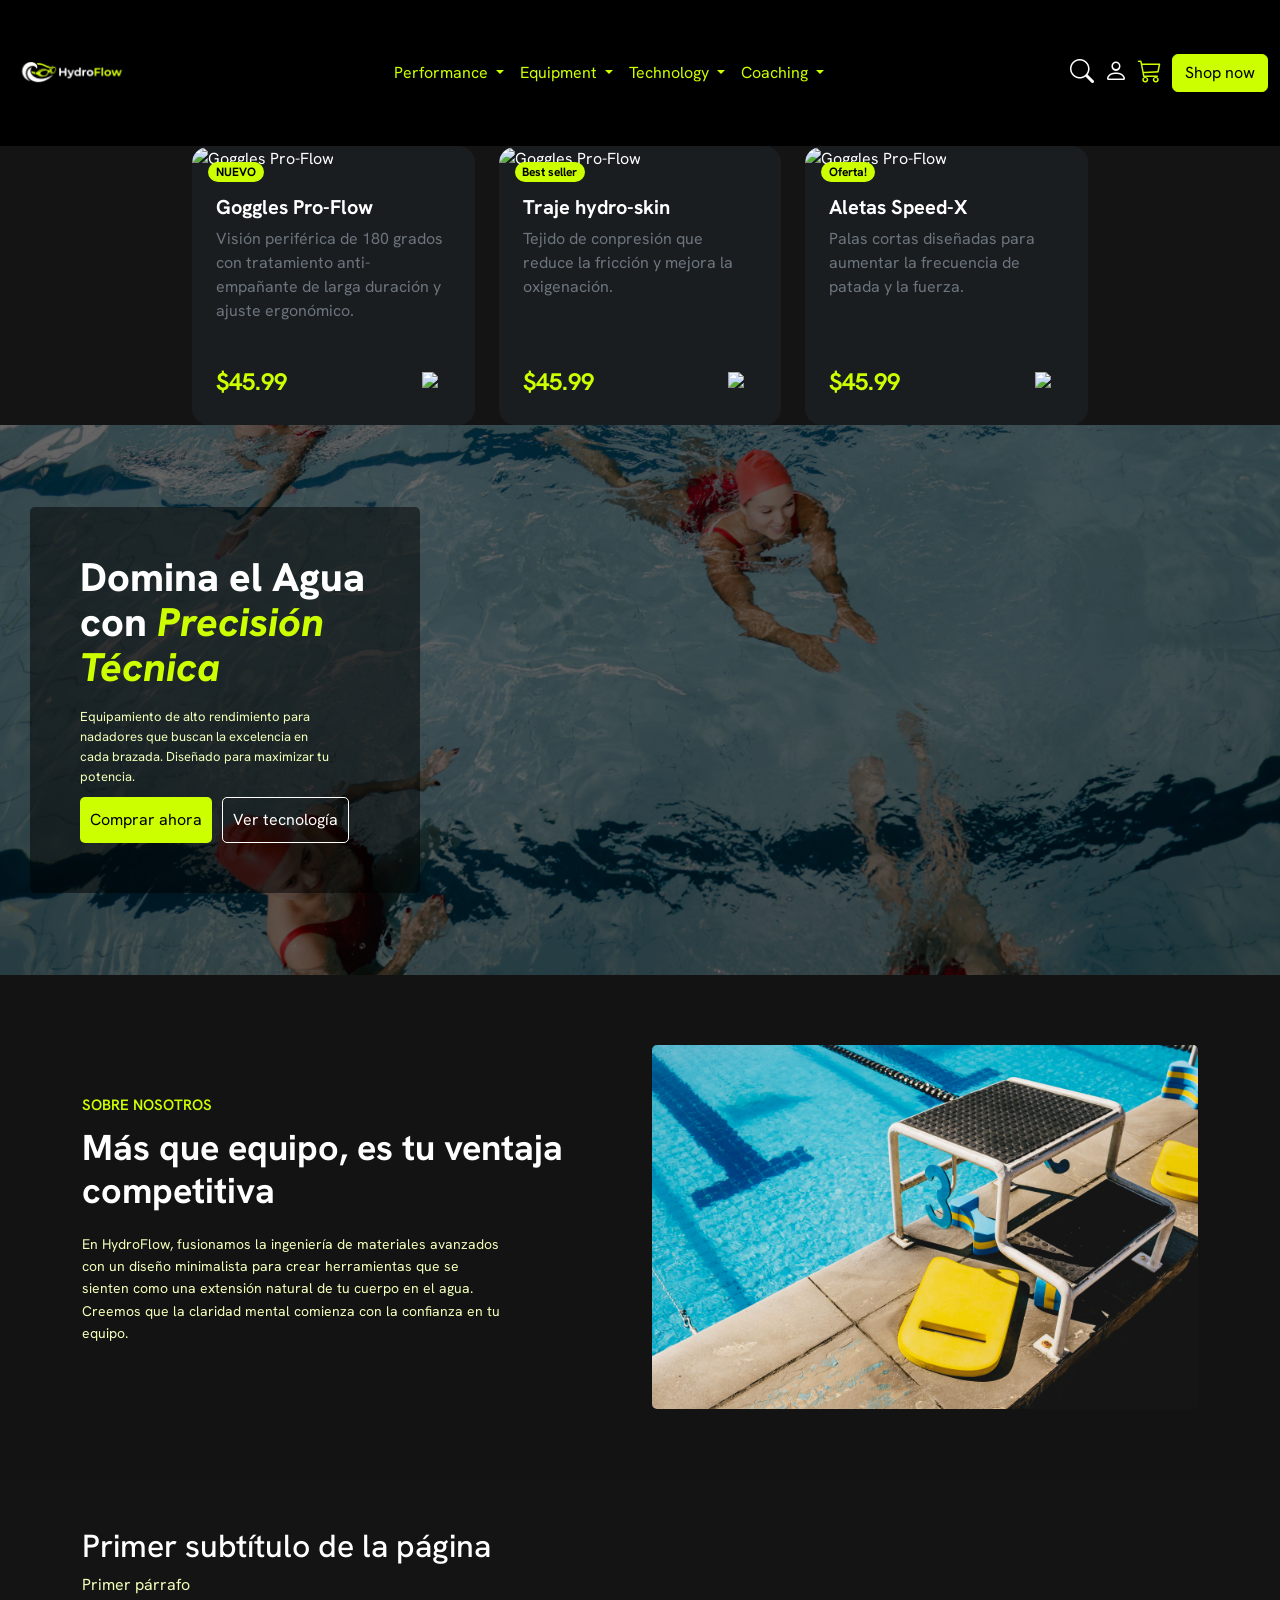
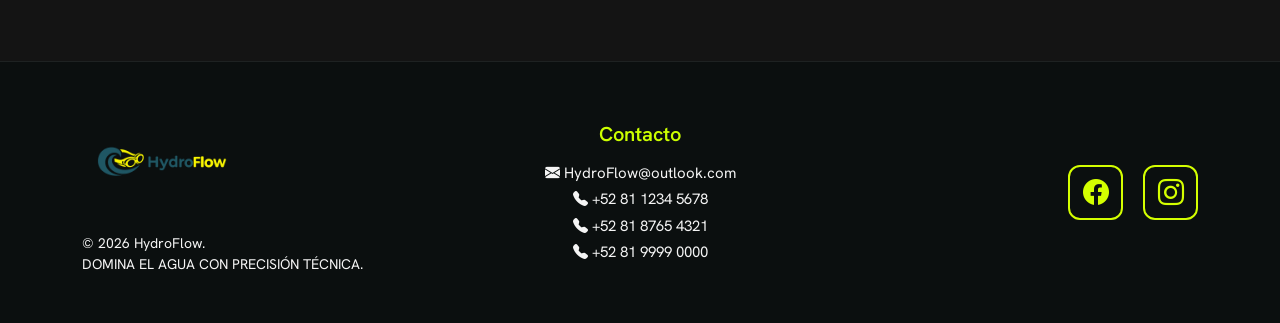
==== commit 9adf0df8: "unificación con carrucel" ====
--- a/index.html
+++ b/index.html
@@ -1,14 +1,15 @@
 <!DOCTYPE html>
-<html lang="es">
+<html>
 
 <head>
+
    <title>Hydro Flow</title>
    <meta charset="UTF-8">
    <meta name="viewport" content="width=device-width, initial-scale=1.0">
    <link rel="preconnect" href="https://fonts.googleapis.com">
    <link rel="preconnect" href="https://fonts.gstatic.com" crossorigin>
-   <link href="https://fonts.googleapis.com/css2?family=Hanken+Grotesk:ital,wght@0,100..900;1,100..900&display=swap"
-      rel="stylesheet">
+   <link rel="stylesheet"
+      href="https://fonts.googleapis.com/css2?family=Hanken+Grotesk:ital,wght@0,100..900;1,100..900&display=swap">
    <link rel="icon" type="image/png" href="IMG/logoN.png">
    <link rel="stylesheet" href="https://cdn.jsdelivr.net/npm/bootstrap@5.3.8/dist/css/bootstrap.min.css">
    <link rel="stylesheet" href="https://cdn.jsdelivr.net/npm/bootstrap-icons@1.11.3/font/bootstrap-icons.min.css">
@@ -16,14 +17,14 @@
    <link rel="stylesheet" href="CSS/eva-style.css">
    <link rel="stylesheet" href="CSS/styleArt.css">
    <link rel="stylesheet" href="CSS/stylesAndy.css">
+   <link rel="stylesheet" href="./CSS/style_Essaw.css">
+
 </head>
 
 <body>
    <header>
 
    </header>
-
-
    <nav class="navbar navbar-expand-lg nav-personalizada">
       <div class="container-fluid">
          <a class="navbar-brand" href="#">
@@ -105,6 +106,220 @@
       </div>
    </nav>
 
+   <div class="container-carrusel">
+
+      <div id="carruselProductos" class="carousel slide" data-bs-ride="carousel">
+         <div class="carousel-inner">
+
+            <div class="carousel-item active">
+               <div class="row g-4">
+                  <div class="col-12 col-md-4"> <!-- [TARJETA 1 AQUÍ] -->
+                     <div class="card bg-dark text-white rounded-4 border-0 h-100">
+                        <div class="position-relative">
+                           <img src="https://m.media-amazon.com/images/I/61rRoX9VzDL.jpg"
+                              class="card-img-top rounded-top-4" alt="Goggles Pro-Flow">
+                           <span
+                              class="badge position-absolute top-0 start-0 m-3 rounded-pill text-dark fw-bold bg-warning text-neon-badge">
+                              NUEVO
+                           </span>
+                        </div>
+                        <div class="card-body d-flex flex-column justify-content-between p-4">
+                           <div>
+                              <h5 class="card-title fw-bold mb-2">Goggles Pro-Flow</h5>
+                              <p class="card-text text-secondary mb-3 description-clamp">
+                                 Visión periférica de 180 grados con tratamiento anti-empañante de larga duración y
+                                 ajuste ergonómico.
+                              </p>
+                           </div>
+                           <div class="d-flex justify-content-between align-items-center mt-3 pt-2">
+                              <span class="fs-4 fw-bold text-neon">$45.99</span>
+                              <button
+                                 class="btn btn-neon rounded-3 p-2 d-flex align-items-center justify-content-center"
+                                 aria-label="Agregar al carrito">
+                                 <img
+                                    src="https://static.vecteezy.com/system/resources/previews/056/614/302/non_2x/silver-shopping-cart-icon-isolated-on-black-symbolizing-retail-e-commerce-and-online-shopping-png.png"
+                                    alt="Carrito" style="width: 20px; height: 20px; object-fit: contain;">
+                              </button>
+                           </div>
+                        </div>
+                     </div>
+                  </div>
+                  <div class="col-12 col-md-4"> <!-- [TARJETA 2 AQUÍ] -->
+                     <div class="card bg-dark text-white rounded-4 border-0 h-100">
+                        <div class="position-relative">
+                           <img
+                              src="https://www.skdanfibios.com.mx/cdn/shop/files/JUMPER-NEGRO-45_1080x.jpg?v=1740886297"
+                              class="card-img-top rounded-top-4" alt="Goggles Pro-Flow">
+                           <span
+                              class="badge position-absolute top-0 start-0 m-3 rounded-pill text-dark fw-bold bg-warning text-neon-badge">
+                              Best seller
+                           </span>
+                        </div>
+                        <div class="card-body d-flex flex-column justify-content-between p-4">
+                           <div>
+                              <h5 class="card-title fw-bold mb-2">Traje hydro-skin</h5>
+                              <p class="card-text text-secondary mb-3 description-clamp">
+                                 Tejido de conpresión que reduce la fricción y mejora la oxigenación.
+                              </p>
+                           </div>
+                           <div class="d-flex justify-content-between align-items-center mt-3 pt-2">
+                              <span class="fs-4 fw-bold text-neon">$45.99</span>
+                              <button
+                                 class="btn btn-neon rounded-3 p-2 d-flex align-items-center justify-content-center"
+                                 aria-label="Agregar al carrito">
+                                 <img
+                                    src="https://static.vecteezy.com/system/resources/previews/056/614/302/non_2x/silver-shopping-cart-icon-isolated-on-black-symbolizing-retail-e-commerce-and-online-shopping-png.png"
+                                    alt="Carrito" style="width: 20px; height: 20px; object-fit: contain;">
+                              </button>
+                           </div>
+                        </div>
+                     </div>
+                  </div>
+                  <div class="col-12 col-md-4"> <!-- [TARJETA 3 AQUÍ] -->
+                     <div class="card bg-dark text-white rounded-4 border-0 h-100">
+                        <div class="position-relative">
+                           <img src="https://cloud.mideporte.pe/wp-content/uploads/2019/07/PORTO-A.LARGA-TRL-25-1.webp"
+                              class="card-img-top rounded-top-4" alt="Goggles Pro-Flow">
+                           <span
+                              class="badge position-absolute top-0 start-0 m-3 rounded-pill text-dark fw-bold bg-warning text-neon-badge">
+                              Oferta!
+                           </span>
+                        </div>
+                        <div class="card-body d-flex flex-column justify-content-between p-4">
+                           <div>
+                              <h5 class="card-title fw-bold mb-2">Aletas Speed-X</h5>
+                              <p class="card-text text-secondary mb-3 description-clamp">
+                                 Palas cortas diseñadas para aumentar la frecuencia de patada y la fuerza.
+                              </p>
+                           </div>
+                           <div class="d-flex justify-content-between align-items-center mt-3 pt-2">
+                              <span class="fs-4 fw-bold text-neon">$45.99</span>
+                              <button
+                                 class="btn btn-neon rounded-3 p-2 d-flex align-items-center justify-content-center"
+                                 aria-label="Agregar al carrito">
+                                 <img
+                                    src="https://static.vecteezy.com/system/resources/previews/056/614/302/non_2x/silver-shopping-cart-icon-isolated-on-black-symbolizing-retail-e-commerce-and-online-shopping-png.png"
+                                    alt="Carrito" style="width: 20px; height: 20px; object-fit: contain;">
+                              </button>
+                           </div>
+                        </div>
+                     </div>
+                  </div>
+               </div>
+            </div>
+
+            <div class="carousel-item">
+               <div class="row g-4">
+                  <div class="col-12 col-md-4"> <!-- [TARJETA 4 AQUÍ] -->
+                     <div class="card bg-dark text-white rounded-4 border-0 h-100">
+                        <div class="position-relative">
+                           <img
+                              src="https://resources.sears.com.mx/medios-plazavip/fotos/productos_sears1/original/2635051.jpg?scale=500&qlty=75"
+                              class="card-img-top rounded-top-4" alt="Goggles Pro-Flow">
+                           <span
+                              class="badge position-absolute top-0 start-0 m-3 rounded-pill text-dark fw-bold bg-warning text-neon-badge">
+                              Últimas unidades
+                           </span>
+                        </div>
+                        <div class="card-body d-flex flex-column justify-content-between p-4">
+                           <div>
+                              <h5 class="card-title fw-bold mb-2">Gorra Stealth</h5>
+                              <p class="card-text text-secondary mb-3 description-clamp">
+                                 Silocona 100% hipoalergénica con ajuste ergonómico que reduce la fricción.
+                              </p>
+                           </div>
+                           <div class="d-flex justify-content-between align-items-center mt-3 pt-2">
+                              <span class="fs-4 fw-bold text-neon">$45.99</span>
+                              <button
+                                 class="btn btn-neon rounded-3 p-2 d-flex align-items-center justify-content-center"
+                                 aria-label="Agregar al carrito">
+                                 <img
+                                    src="https://static.vecteezy.com/system/resources/previews/056/614/302/non_2x/silver-shopping-cart-icon-isolated-on-black-symbolizing-retail-e-commerce-and-online-shopping-png.png"
+                                    alt="Carrito" style="width: 20px; height: 20px; object-fit: contain;">
+                              </button>
+                           </div>
+                        </div>
+                     </div>
+                  </div>
+                  <div class="col-12 col-md-4"> <!-- [TARJETA 5 AQUÍ] -->
+                     <div class="card bg-dark text-white rounded-4 border-0 h-100">
+                        <div class="position-relative">
+                           <img
+                              src="https://images-na.ssl-images-amazon.com/images/I/71GWQiiESYL._AC_UL495_SR435,495_.jpg"
+                              class="card-img-top rounded-top-4" alt="Goggles Pro-Flow">
+                           <span
+                              class="badge position-absolute top-0 start-0 m-3 rounded-pill text-dark fw-bold bg-warning text-neon-badge">
+                              Mejor calificado!
+                           </span>
+                        </div>
+                        <div class="card-body d-flex flex-column justify-content-between p-4">
+                           <div>
+                              <h5 class="card-title fw-bold mb-2">Cinturon Natación Estática</h5>
+                              <p class="card-text text-secondary mb-3 description-clamp">
+                                 Puedes entrenar de forma óptima en piscinas de dimensiones reducidas (incluso de 3×3
+                                 metros)
+                              </p>
+                           </div>
+                           <div class="d-flex justify-content-between align-items-center mt-3 pt-2">
+                              <span class="fs-4 fw-bold text-neon">$45.99</span>
+                              <button
+                                 class="btn btn-neon rounded-3 p-2 d-flex align-items-center justify-content-center"
+                                 aria-label="Agregar al carrito">
+                                 <img
+                                    src="https://static.vecteezy.com/system/resources/previews/056/614/302/non_2x/silver-shopping-cart-icon-isolated-on-black-symbolizing-retail-e-commerce-and-online-shopping-png.png"
+                                    alt="Carrito" style="width: 20px; height: 20px; object-fit: contain;">
+                              </button>
+                           </div>
+                        </div>
+                     </div>
+                  </div>
+                  <div class="col-12 col-md-4"> <!-- [TARJETA 4 AQUÍ] -->
+                     <div class="card bg-dark text-white rounded-4 border-0 h-100">
+                        <div class="position-relative">
+                           <img
+                              src="https://voit.vtexassets.com/arquivos/ids/163032/81015_AZUL_1.jpg?v=638354900319000000"
+                              class="card-img-top rounded-top-4" alt="Goggles Pro-Flow">
+                           <span
+                              class="badge position-absolute top-0 start-0 m-3 rounded-pill text-dark fw-bold bg-warning text-neon-badge">
+                              Nueva Colaboración!
+                           </span>
+                        </div>
+                        <div class="card-body d-flex flex-column justify-content-between p-4">
+                           <div>
+                              <h5 class="card-title fw-bold mb-2">Bata de natación</h5>
+                              <p class="card-text text-secondary mb-3 description-clamp">
+                                 Cuenta con un interior tipo toalla altamente absorbente y un exterior impermeable que
+                                 te protege completamente del viento y el frío.
+                              </p>
+                           </div>
+                           <div class="d-flex justify-content-between align-items-center mt-3 pt-2">
+                              <span class="fs-4 fw-bold text-neon">$45.99</span>
+                              <button
+                                 class="btn btn-neon rounded-3 p-2 d-flex align-items-center justify-content-center"
+                                 aria-label="Agregar al carrito">
+                                 <img
+                                    src="https://static.vecteezy.com/system/resources/previews/056/614/302/non_2x/silver-shopping-cart-icon-isolated-on-black-symbolizing-retail-e-commerce-and-online-shopping-png.png"
+                                    alt="Carrito" style="width: 20px; height: 20px; object-fit: contain;">
+                              </button>
+                           </div>
+                        </div>
+                     </div>
+
+                  </div>
+
+               </div>
+
+            </div>
+
+         </div> <!-- class = carousel-inner -->
+
+      </div> <!-- id = carrusel productos-->
+   </div> <!-- class = container-carrusel-->
+   </div>
+   </div>
+
+
+
    <!-- Banner -->
    <section class="bannerWeb">
       <div class="overlay"></div>
--- a/CSS/style_Essaw.css
+++ b/CSS/style_Essaw.css
@@ -0,0 +1,32 @@
+
+/* ANCHO DEL CONTAINER QUE LE DARA TAMBIEN ANCHO AL CARRUSEL*/
+.container-carrusel {
+    width: 70%;      
+    margin: 0 auto;  
+}
+
+/* COLORES Y FONDO*/
+.card.bg-dark {
+    background-color: #1a1d20 !important; 
+}
+
+/* COLORES FOSFO FOSFO PARA PRECIO Y TEXTO*/
+.text-neon {
+    color: #ccff00; 
+}
+
+
+.bg-warning.text-neon-badge {
+    background-color: #ccff00 !important; /* APRENDÍ A USAR EL IMPORTARN QUE LE DA PRIORIDAD AL CSS SOBRE EL BOOTSTRAP*/
+    color: #000 !important; 
+}
+
+/* hice que toda la tarjeta se eleve un poco y proyecte sombra al pasar el cursor BIEN ÉPICO*/
+.card {
+    transition: transform 0.3s ease, box-shadow 0.3s ease;
+}
+
+.card:hover {
+    transform: translateY(-5px); /* Sube la tarjeta 5 pixeles */
+    box-shadow: 0 10px 20px rgba(0, 0, 0, 0.5); /* Le da una sombra oscura suave abajo */
+}
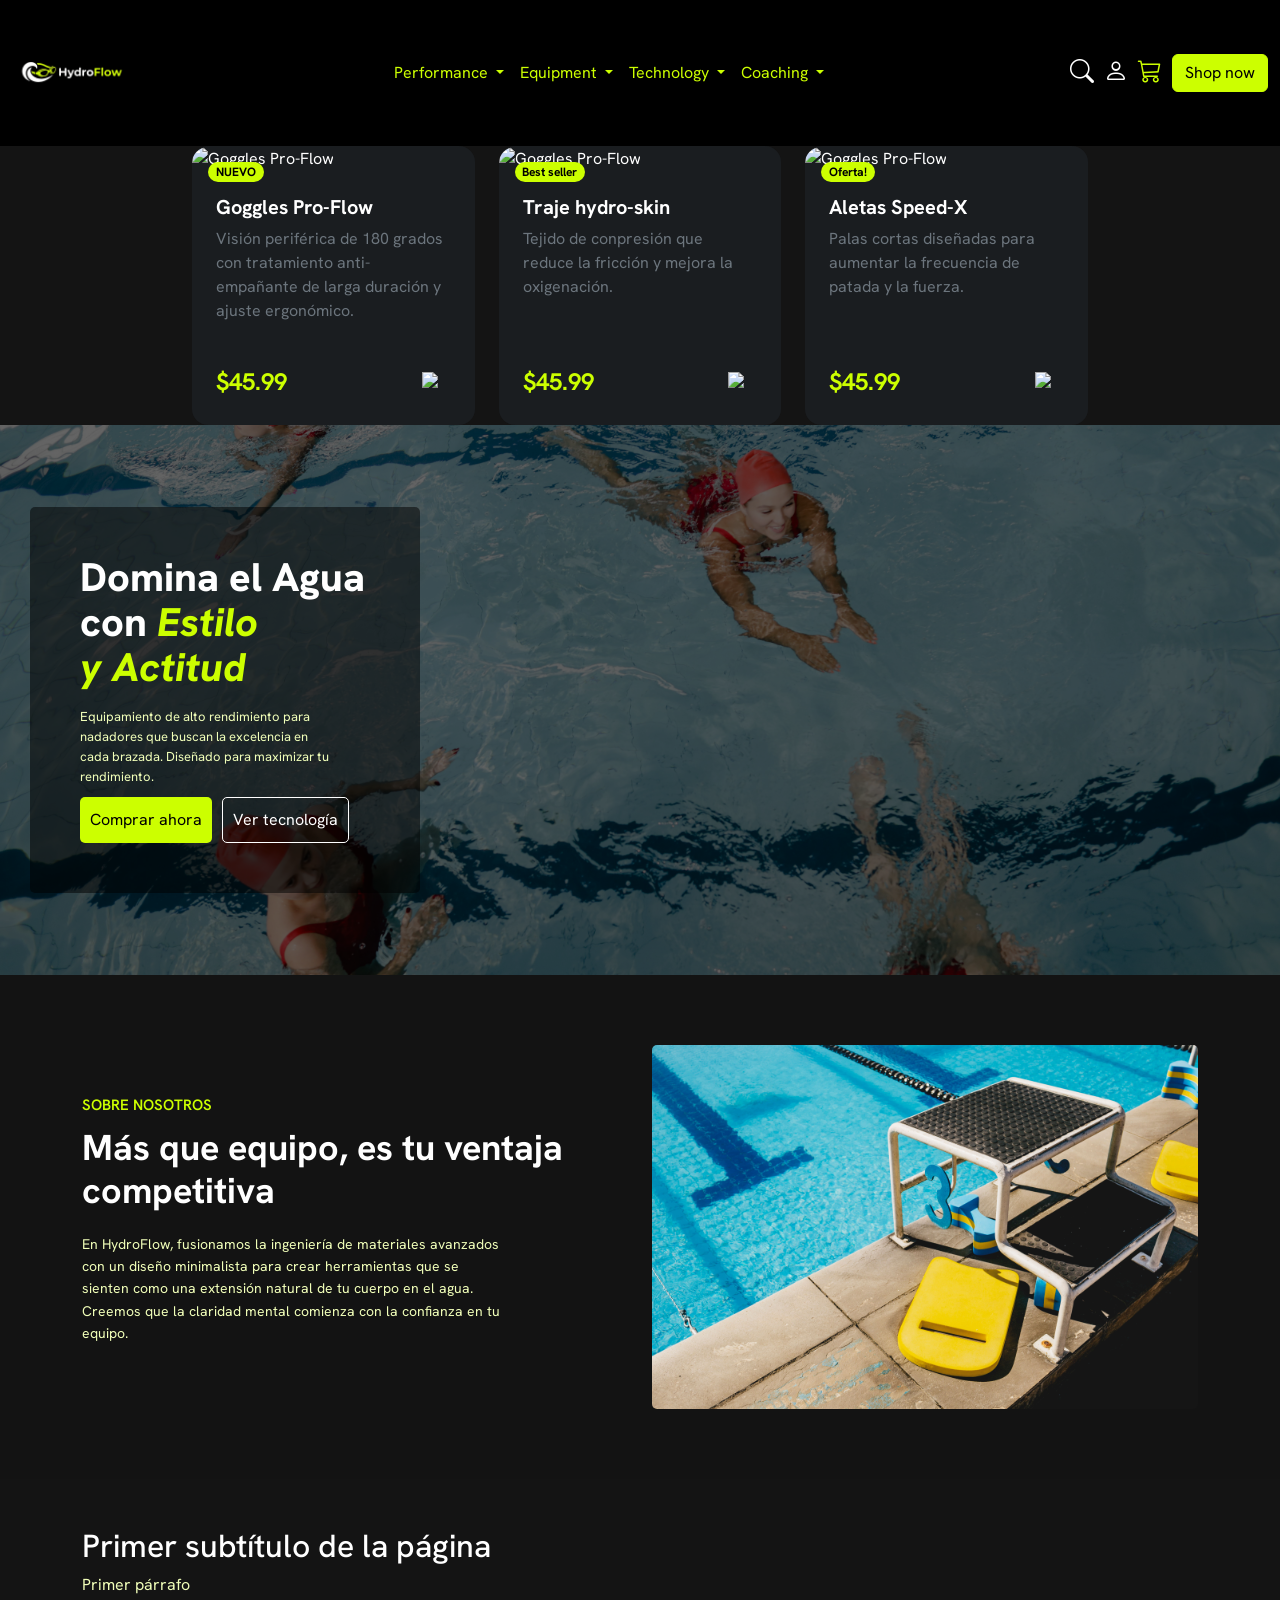
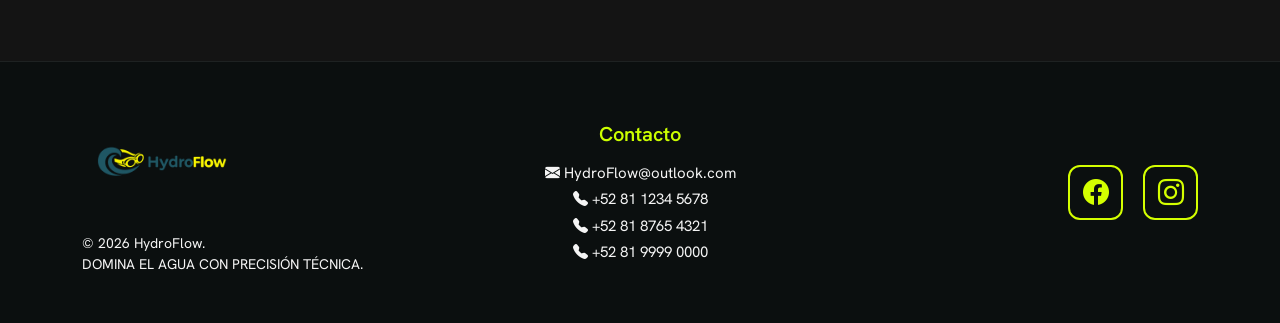
==== commit 2a152211: "Corrección de textos y ortografía" ====
--- a/index.html
+++ b/index.html
@@ -326,13 +326,13 @@
       <div class="bannerCard">
          <h1>Domina el Agua</h1>
          <h1>
-            con<span class="cursiveYellow"> Precisión</span>
+            con<span class="cursiveYellow"> Estilo</span>
          </h1>
-         <h1><span class="cursiveYellow">Técnica</span></h1>
+         <h1><span class="cursiveYellow">y Actitud</span></h1>
          <p>
             Equipamiento de alto rendimiento para nadadores
             que buscan la excelencia en cada brazada.
-            Diseñado para maximizar tu potencia.
+            Diseñado para maximizar tu rendimiento.
          </p>
 
          <div class="bannerButtons">
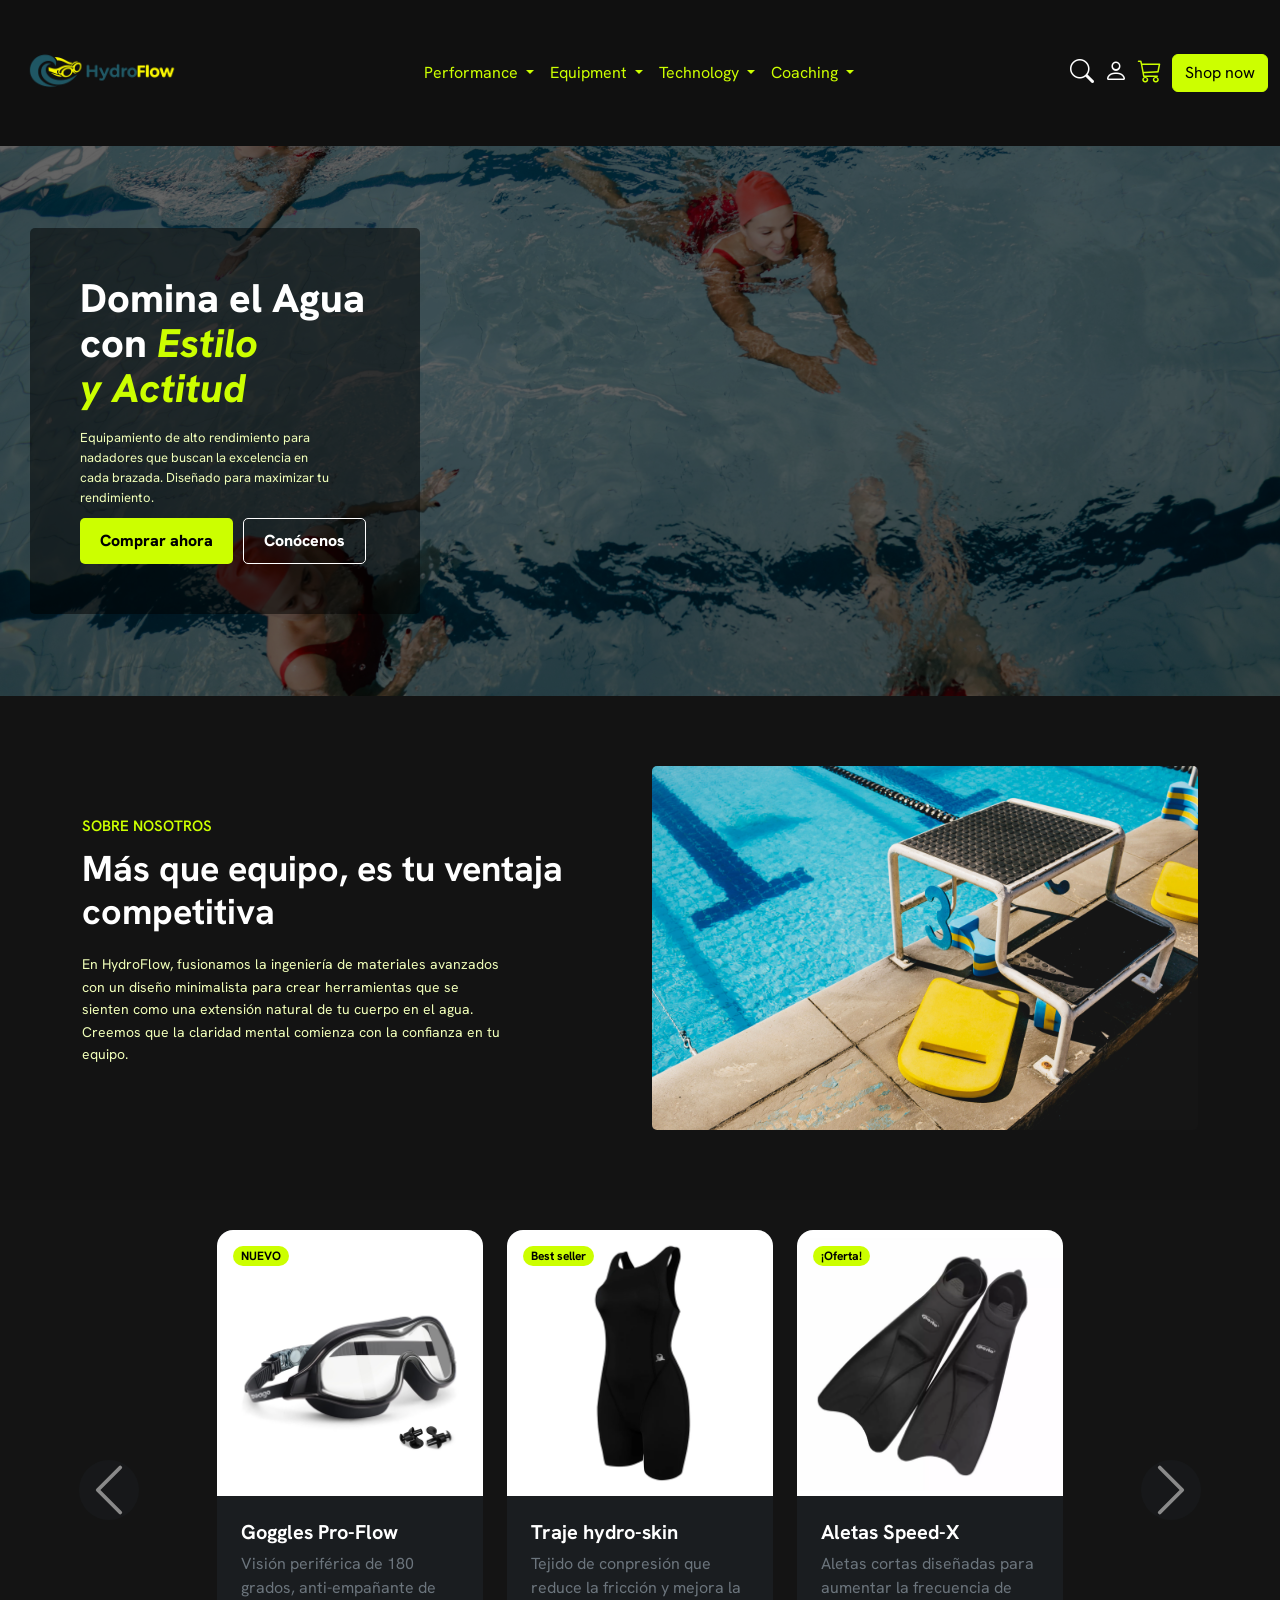
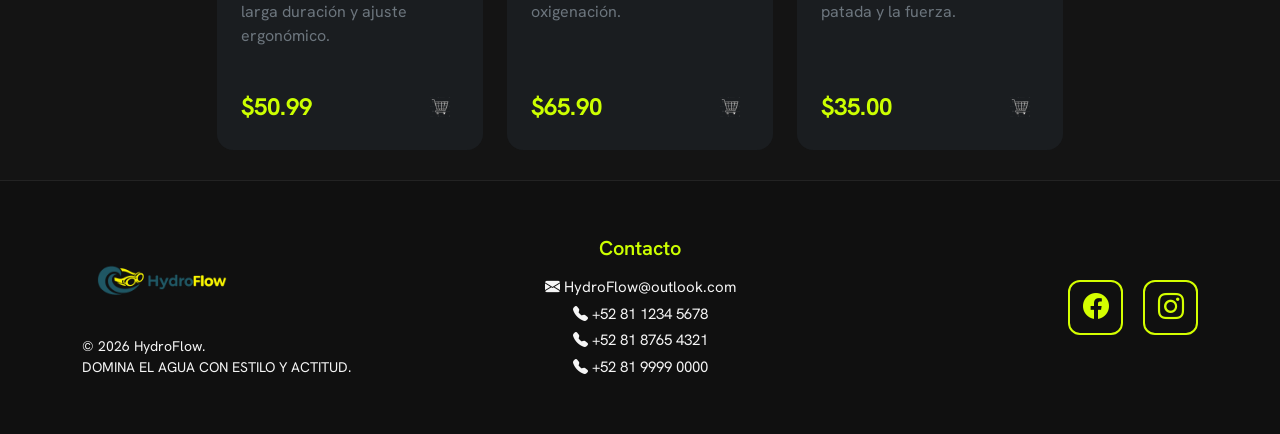
==== commit a7fd04de: "Corregí en carrusel, agregué la página de catálogo, corregí otros errores generales de estilos y est" ====
--- a/index.html
+++ b/index.html
@@ -27,8 +27,8 @@
    </header>
    <nav class="navbar navbar-expand-lg nav-personalizada">
       <div class="container-fluid">
-         <a class="navbar-brand" href="#">
-            <img src="IMG/logo.png" class="nav-logo">
+         <a class="navbar-brand" href="index.html">
+            <img src="IMG/logoN.png" class="nav-logo">
          </a>
 
          <div class="collapse navbar-collapse" id="navbarSupportedContent">
@@ -106,220 +106,6 @@
       </div>
    </nav>
 
-   <div class="container-carrusel">
-
-      <div id="carruselProductos" class="carousel slide" data-bs-ride="carousel">
-         <div class="carousel-inner">
-
-            <div class="carousel-item active">
-               <div class="row g-4">
-                  <div class="col-12 col-md-4"> <!-- [TARJETA 1 AQUÍ] -->
-                     <div class="card bg-dark text-white rounded-4 border-0 h-100">
-                        <div class="position-relative">
-                           <img src="https://m.media-amazon.com/images/I/61rRoX9VzDL.jpg"
-                              class="card-img-top rounded-top-4" alt="Goggles Pro-Flow">
-                           <span
-                              class="badge position-absolute top-0 start-0 m-3 rounded-pill text-dark fw-bold bg-warning text-neon-badge">
-                              NUEVO
-                           </span>
-                        </div>
-                        <div class="card-body d-flex flex-column justify-content-between p-4">
-                           <div>
-                              <h5 class="card-title fw-bold mb-2">Goggles Pro-Flow</h5>
-                              <p class="card-text text-secondary mb-3 description-clamp">
-                                 Visión periférica de 180 grados con tratamiento anti-empañante de larga duración y
-                                 ajuste ergonómico.
-                              </p>
-                           </div>
-                           <div class="d-flex justify-content-between align-items-center mt-3 pt-2">
-                              <span class="fs-4 fw-bold text-neon">$45.99</span>
-                              <button
-                                 class="btn btn-neon rounded-3 p-2 d-flex align-items-center justify-content-center"
-                                 aria-label="Agregar al carrito">
-                                 <img
-                                    src="https://static.vecteezy.com/system/resources/previews/056/614/302/non_2x/silver-shopping-cart-icon-isolated-on-black-symbolizing-retail-e-commerce-and-online-shopping-png.png"
-                                    alt="Carrito" style="width: 20px; height: 20px; object-fit: contain;">
-                              </button>
-                           </div>
-                        </div>
-                     </div>
-                  </div>
-                  <div class="col-12 col-md-4"> <!-- [TARJETA 2 AQUÍ] -->
-                     <div class="card bg-dark text-white rounded-4 border-0 h-100">
-                        <div class="position-relative">
-                           <img
-                              src="https://www.skdanfibios.com.mx/cdn/shop/files/JUMPER-NEGRO-45_1080x.jpg?v=1740886297"
-                              class="card-img-top rounded-top-4" alt="Goggles Pro-Flow">
-                           <span
-                              class="badge position-absolute top-0 start-0 m-3 rounded-pill text-dark fw-bold bg-warning text-neon-badge">
-                              Best seller
-                           </span>
-                        </div>
-                        <div class="card-body d-flex flex-column justify-content-between p-4">
-                           <div>
-                              <h5 class="card-title fw-bold mb-2">Traje hydro-skin</h5>
-                              <p class="card-text text-secondary mb-3 description-clamp">
-                                 Tejido de conpresión que reduce la fricción y mejora la oxigenación.
-                              </p>
-                           </div>
-                           <div class="d-flex justify-content-between align-items-center mt-3 pt-2">
-                              <span class="fs-4 fw-bold text-neon">$45.99</span>
-                              <button
-                                 class="btn btn-neon rounded-3 p-2 d-flex align-items-center justify-content-center"
-                                 aria-label="Agregar al carrito">
-                                 <img
-                                    src="https://static.vecteezy.com/system/resources/previews/056/614/302/non_2x/silver-shopping-cart-icon-isolated-on-black-symbolizing-retail-e-commerce-and-online-shopping-png.png"
-                                    alt="Carrito" style="width: 20px; height: 20px; object-fit: contain;">
-                              </button>
-                           </div>
-                        </div>
-                     </div>
-                  </div>
-                  <div class="col-12 col-md-4"> <!-- [TARJETA 3 AQUÍ] -->
-                     <div class="card bg-dark text-white rounded-4 border-0 h-100">
-                        <div class="position-relative">
-                           <img src="https://cloud.mideporte.pe/wp-content/uploads/2019/07/PORTO-A.LARGA-TRL-25-1.webp"
-                              class="card-img-top rounded-top-4" alt="Goggles Pro-Flow">
-                           <span
-                              class="badge position-absolute top-0 start-0 m-3 rounded-pill text-dark fw-bold bg-warning text-neon-badge">
-                              Oferta!
-                           </span>
-                        </div>
-                        <div class="card-body d-flex flex-column justify-content-between p-4">
-                           <div>
-                              <h5 class="card-title fw-bold mb-2">Aletas Speed-X</h5>
-                              <p class="card-text text-secondary mb-3 description-clamp">
-                                 Palas cortas diseñadas para aumentar la frecuencia de patada y la fuerza.
-                              </p>
-                           </div>
-                           <div class="d-flex justify-content-between align-items-center mt-3 pt-2">
-                              <span class="fs-4 fw-bold text-neon">$45.99</span>
-                              <button
-                                 class="btn btn-neon rounded-3 p-2 d-flex align-items-center justify-content-center"
-                                 aria-label="Agregar al carrito">
-                                 <img
-                                    src="https://static.vecteezy.com/system/resources/previews/056/614/302/non_2x/silver-shopping-cart-icon-isolated-on-black-symbolizing-retail-e-commerce-and-online-shopping-png.png"
-                                    alt="Carrito" style="width: 20px; height: 20px; object-fit: contain;">
-                              </button>
-                           </div>
-                        </div>
-                     </div>
-                  </div>
-               </div>
-            </div>
-
-            <div class="carousel-item">
-               <div class="row g-4">
-                  <div class="col-12 col-md-4"> <!-- [TARJETA 4 AQUÍ] -->
-                     <div class="card bg-dark text-white rounded-4 border-0 h-100">
-                        <div class="position-relative">
-                           <img
-                              src="https://resources.sears.com.mx/medios-plazavip/fotos/productos_sears1/original/2635051.jpg?scale=500&qlty=75"
-                              class="card-img-top rounded-top-4" alt="Goggles Pro-Flow">
-                           <span
-                              class="badge position-absolute top-0 start-0 m-3 rounded-pill text-dark fw-bold bg-warning text-neon-badge">
-                              Últimas unidades
-                           </span>
-                        </div>
-                        <div class="card-body d-flex flex-column justify-content-between p-4">
-                           <div>
-                              <h5 class="card-title fw-bold mb-2">Gorra Stealth</h5>
-                              <p class="card-text text-secondary mb-3 description-clamp">
-                                 Silocona 100% hipoalergénica con ajuste ergonómico que reduce la fricción.
-                              </p>
-                           </div>
-                           <div class="d-flex justify-content-between align-items-center mt-3 pt-2">
-                              <span class="fs-4 fw-bold text-neon">$45.99</span>
-                              <button
-                                 class="btn btn-neon rounded-3 p-2 d-flex align-items-center justify-content-center"
-                                 aria-label="Agregar al carrito">
-                                 <img
-                                    src="https://static.vecteezy.com/system/resources/previews/056/614/302/non_2x/silver-shopping-cart-icon-isolated-on-black-symbolizing-retail-e-commerce-and-online-shopping-png.png"
-                                    alt="Carrito" style="width: 20px; height: 20px; object-fit: contain;">
-                              </button>
-                           </div>
-                        </div>
-                     </div>
-                  </div>
-                  <div class="col-12 col-md-4"> <!-- [TARJETA 5 AQUÍ] -->
-                     <div class="card bg-dark text-white rounded-4 border-0 h-100">
-                        <div class="position-relative">
-                           <img
-                              src="https://images-na.ssl-images-amazon.com/images/I/71GWQiiESYL._AC_UL495_SR435,495_.jpg"
-                              class="card-img-top rounded-top-4" alt="Goggles Pro-Flow">
-                           <span
-                              class="badge position-absolute top-0 start-0 m-3 rounded-pill text-dark fw-bold bg-warning text-neon-badge">
-                              Mejor calificado!
-                           </span>
-                        </div>
-                        <div class="card-body d-flex flex-column justify-content-between p-4">
-                           <div>
-                              <h5 class="card-title fw-bold mb-2">Cinturon Natación Estática</h5>
-                              <p class="card-text text-secondary mb-3 description-clamp">
-                                 Puedes entrenar de forma óptima en piscinas de dimensiones reducidas (incluso de 3×3
-                                 metros)
-                              </p>
-                           </div>
-                           <div class="d-flex justify-content-between align-items-center mt-3 pt-2">
-                              <span class="fs-4 fw-bold text-neon">$45.99</span>
-                              <button
-                                 class="btn btn-neon rounded-3 p-2 d-flex align-items-center justify-content-center"
-                                 aria-label="Agregar al carrito">
-                                 <img
-                                    src="https://static.vecteezy.com/system/resources/previews/056/614/302/non_2x/silver-shopping-cart-icon-isolated-on-black-symbolizing-retail-e-commerce-and-online-shopping-png.png"
-                                    alt="Carrito" style="width: 20px; height: 20px; object-fit: contain;">
-                              </button>
-                           </div>
-                        </div>
-                     </div>
-                  </div>
-                  <div class="col-12 col-md-4"> <!-- [TARJETA 4 AQUÍ] -->
-                     <div class="card bg-dark text-white rounded-4 border-0 h-100">
-                        <div class="position-relative">
-                           <img
-                              src="https://voit.vtexassets.com/arquivos/ids/163032/81015_AZUL_1.jpg?v=638354900319000000"
-                              class="card-img-top rounded-top-4" alt="Goggles Pro-Flow">
-                           <span
-                              class="badge position-absolute top-0 start-0 m-3 rounded-pill text-dark fw-bold bg-warning text-neon-badge">
-                              Nueva Colaboración!
-                           </span>
-                        </div>
-                        <div class="card-body d-flex flex-column justify-content-between p-4">
-                           <div>
-                              <h5 class="card-title fw-bold mb-2">Bata de natación</h5>
-                              <p class="card-text text-secondary mb-3 description-clamp">
-                                 Cuenta con un interior tipo toalla altamente absorbente y un exterior impermeable que
-                                 te protege completamente del viento y el frío.
-                              </p>
-                           </div>
-                           <div class="d-flex justify-content-between align-items-center mt-3 pt-2">
-                              <span class="fs-4 fw-bold text-neon">$45.99</span>
-                              <button
-                                 class="btn btn-neon rounded-3 p-2 d-flex align-items-center justify-content-center"
-                                 aria-label="Agregar al carrito">
-                                 <img
-                                    src="https://static.vecteezy.com/system/resources/previews/056/614/302/non_2x/silver-shopping-cart-icon-isolated-on-black-symbolizing-retail-e-commerce-and-online-shopping-png.png"
-                                    alt="Carrito" style="width: 20px; height: 20px; object-fit: contain;">
-                              </button>
-                           </div>
-                        </div>
-                     </div>
-
-                  </div>
-
-               </div>
-
-            </div>
-
-         </div> <!-- class = carousel-inner -->
-
-      </div> <!-- id = carrusel productos-->
-   </div> <!-- class = container-carrusel-->
-   </div>
-   </div>
-
-
-
    <!-- Banner -->
    <section class="bannerWeb">
       <div class="overlay"></div>
@@ -336,12 +122,12 @@
          </p>
 
          <div class="bannerButtons">
-            <button class="left">
+            <a href="catalogo.html" class="left">
                Comprar ahora
-            </button>
-            <button class="right">
-               Ver tecnología
-            </button>
+            </a>
+            <a href="testimonios.html" class="right">
+               Conócenos
+            </a>
          </div>
       </div>
    </section>
@@ -374,28 +160,246 @@
       </div>
    </section>
    <!-- Otro contenido -->
-   <section class="container py-5">
-      <h2 class="text-white">
-         Primer subtítulo de la página
-      </h2>
-      <p class="textoGeneral">
-         Primer párrafo
-      </p>
-   </section>
+
+
+      <div class="container-carrusel">
+
+      <div id="carruselProductos" class="carousel slide" data-bs-ride="carousel">
+         <div class="carousel-inner">
+
+            <div class="carousel-item active">
+               <div class="row g-4">
+                  <div class="col-12 col-md-4"> <!-- [TARJETA 1 AQUÍ] -->
+                     <div class="card bg-dark text-white rounded-4 border-0 h-100">
+                        <div class="position-relative">
+                           <img src="IMG/gogles.png"
+                              class="card-img-top rounded-top-4" alt="Goggles Pro-Flow">
+                           <span
+                              class="badge position-absolute top-0 start-0 m-3 rounded-pill text-dark fw-bold bg-warning text-neon-badge">
+                              NUEVO
+                           </span>
+                        </div>
+                        <div class="card-body d-flex flex-column justify-content-between p-4">
+                           <div>
+                              <h5 class="card-title fw-bold mb-2">Goggles Pro-Flow</h5>
+                              <p class="card-text text-secondary mb-3 description-clamp">
+                                 Visión periférica de 180 grados, anti-empañante de larga duración y
+                                 ajuste ergonómico.
+                              </p>
+                           </div>
+                           <div class="d-flex justify-content-between align-items-center mt-3 pt-2">
+                              <span class="fs-4 fw-bold text-neon">$50.99</span>
+                              <button
+                                 class="btn btn-neon rounded-3 p-2 d-flex align-items-center justify-content-center"
+                                 aria-label="Agregar al carrito">
+                                 <img
+                                    src="IMG/carrito.webp"
+                                    alt="Carrito" style="width: 20px; height: 20px; object-fit: contain;">
+                              </button>
+                           </div>
+                        </div>
+                     </div>
+                  </div>
+                  <div class="col-12 col-md-4"> <!-- [TARJETA 2 AQUÍ] -->
+                     <div class="card bg-dark text-white rounded-4 border-0 h-100">
+                        <div class="position-relative">
+                           <img
+                              src="IMG/traje-baño-mujer-negro.png"
+                              class="card-img-top rounded-top-4" alt="Goggles Pro-Flow">
+                           <span
+                              class="badge position-absolute top-0 start-0 m-3 rounded-pill text-dark fw-bold bg-warning text-neon-badge">
+                              Best seller
+                           </span>
+                        </div>
+                        <div class="card-body d-flex flex-column justify-content-between p-4">
+                           <div>
+                              <h5 class="card-title fw-bold mb-2">Traje hydro-skin</h5>
+                              <p class="card-text text-secondary mb-3 description-clamp">
+                                 Tejido de conpresión que reduce la fricción y mejora la oxigenación.
+                              </p>
+                           </div>
+                           <div class="d-flex justify-content-between align-items-center mt-3 pt-2">
+                              <span class="fs-4 fw-bold text-neon">$65.90</span>
+                              <button
+                                 class="btn btn-neon rounded-3 p-2 d-flex align-items-center justify-content-center"
+                                 aria-label="Agregar al carrito">
+                                 <img
+                                    src="IMG/carrito.webp"
+                                    alt="Carrito" style="width: 20px; height: 20px; object-fit: contain;">
+                              </button>
+                           </div>
+                        </div>
+                     </div>
+                  </div>
+                  <div class="col-12 col-md-4"> <!-- [TARJETA 3 AQUÍ] -->
+                     <div class="card bg-dark text-white rounded-4 border-0 h-100">
+                        <div class="position-relative">
+                           <img src="IMG/aletas.png"
+                              class="card-img-top rounded-top-4" alt="Goggles Pro-Flow">
+                           <span
+                              class="badge position-absolute top-0 start-0 m-3 rounded-pill text-dark fw-bold bg-warning text-neon-badge">
+                              ¡Oferta!
+                           </span>
+                        </div>
+                        <div class="card-body d-flex flex-column justify-content-between p-4">
+                           <div>
+                              <h5 class="card-title fw-bold mb-2">Aletas Speed-X</h5>
+                              <p class="card-text text-secondary mb-3 description-clamp">
+                                 Aletas cortas diseñadas para aumentar la frecuencia de patada y la fuerza.
+                              </p>
+                           </div>
+                           <div class="d-flex justify-content-between align-items-center mt-3 pt-2">
+                              <span class="fs-4 fw-bold text-neon">$35.00</span>
+                              <button
+                                 class="btn btn-neon rounded-3 p-2 d-flex align-items-center justify-content-center"
+                                 aria-label="Agregar al carrito">
+                                 <img
+                                    src="IMG/carrito.webp"
+                                    alt="Carrito" style="width: 20px; height: 20px; object-fit: contain;">
+                              </button>
+                           </div>
+                        </div>
+                     </div>
+                  </div>
+               </div>
+            </div>
+
+            <div class="carousel-item">
+               <div class="row g-4">
+                  <div class="col-12 col-md-4"> <!-- [TARJETA 4 AQUÍ] -->
+                     <div class="card bg-dark text-white rounded-4 border-0 h-100">
+                        <div class="position-relative">
+                           <img
+                              src="IMG/gorra.png"
+                              class="card-img-top rounded-top-4" alt="Goggles Pro-Flow">
+                           <span
+                              class="badge position-absolute top-0 start-0 m-3 rounded-pill text-dark fw-bold bg-warning text-neon-badge">
+                              Últimas unidades
+                           </span>
+                        </div>
+                        <div class="card-body d-flex flex-column justify-content-between p-4">
+                           <div>
+                              <h5 class="card-title fw-bold mb-2">Gorra Stealth</h5>
+                              <p class="card-text text-secondary mb-3 description-clamp">
+                                 Silicona 100% hipoalergénica con ajuste ergonómico que reduce la fricción.
+                              </p>
+                           </div>
+                           <div class="d-flex justify-content-between align-items-center mt-3 pt-2">
+                              <span class="fs-4 fw-bold text-neon">$30.20</span>
+                              <button
+                                 class="btn btn-neon rounded-3 p-2 d-flex align-items-center justify-content-center"
+                                 aria-label="Agregar al carrito">
+                                 <img
+                                    src="IMG/carrito.webp"
+                                    alt="Carrito" style="width: 20px; height: 20px; object-fit: contain;">
+                              </button>
+                           </div>
+                        </div>
+                     </div>
+                  </div>
+                  <div class="col-12 col-md-4"> <!-- [TARJETA 5 AQUÍ] -->
+                     <div class="card bg-dark text-white rounded-4 border-0 h-100">
+                        <div class="position-relative">
+                           <img
+                              src="IMG/accesoriosmulti.png"
+                              class="card-img-top rounded-top-4" alt="Goggles Pro-Flow">
+                           <span
+                              class="badge position-absolute top-0 start-0 m-3 rounded-pill text-dark fw-bold bg-warning text-neon-badge">
+                              ¡Mejor calificado!
+                           </span>
+                        </div>
+                        <div class="card-body d-flex flex-column justify-content-between p-4">
+                           <div>
+                              <h5 class="card-title fw-bold mb-2">Cinturon Natación Estática</h5>
+                              <p class="card-text text-secondary mb-3 description-clamp">
+                                 Entrena de forma óptima en piscinas de dimensiones reducidas.
+                              </p>
+                           </div>
+                           <div class="d-flex justify-content-between align-items-center mt-3 pt-2">
+                              <span class="fs-4 fw-bold text-neon">$10.50</span>
+                              <button
+                                 class="btn btn-neon rounded-3 p-2 d-flex align-items-center justify-content-center"
+                                 aria-label="Agregar al carrito">
+                                 <img
+                                    src="IMG/carrito.webp"
+                                    alt="Carrito" style="width: 20px; height: 20px; object-fit: contain;">
+                              </button>
+                           </div>
+                        </div>
+                     </div>
+                  </div>
+                  <div class="col-12 col-md-4"> <!-- [TARJETA 6 AQUÍ] -->
+                     <div class="card bg-dark text-white rounded-4 border-0 h-100">
+                        <div class="position-relative">
+                           <img
+                              src="IMG/bata.png"
+                              class="card-img-top rounded-top-4" alt="Goggles Pro-Flow">
+                           <span
+                              class="badge position-absolute top-0 start-0 m-3 rounded-pill text-dark fw-bold bg-warning text-neon-badge">
+                              ¡Nueva Colaboración!
+                           </span>
+                        </div>
+                        <div class="card-body d-flex flex-column justify-content-between p-4">
+                           <div>
+                              <h5 class="card-title fw-bold mb-2">Bata de natación</h5>
+                              <p class="card-text text-secondary mb-3 description-clamp">
+                                 Interior tipo toalla altamente absorbente con exterior impermeable.
+                              </p>
+                           </div>
+                           <div class="d-flex justify-content-between align-items-center mt-3 pt-2">
+                              <span class="fs-4 fw-bold text-neon">$45.99</span>
+                              <button
+                                 class="btn btn-neon rounded-3 p-2 d-flex align-items-center justify-content-center"
+                                 aria-label="Agregar al carrito">
+                                 <img
+                                    src="IMG/carrito.webp"
+                                    alt="Carrito" style="width: 20px; height: 20px; object-fit: contain;">
+                              </button>
+                           </div>
+                        </div>
+                     </div>
+
+                  </div>
+
+               </div>
+
+            </div>
+
+         </div> <!-- class = carousel-inner -->
+         <button class="carousel-control-prev" type="button"
+            data-bs-target="#carruselProductos" data-bs-slide="prev">
+
+            <span class="carousel-control-prev-icon custom-arrow"></span>
+
+         </button>
+
+         <button class="carousel-control-next" type="button"
+            data-bs-target="#carruselProductos" data-bs-slide="next">
+
+            <span class="carousel-control-next-icon custom-arrow"></span>
+
+         </button>
+
+      </div> <!-- id = carrusel productos-->
+   </div> <!-- class = container-carrusel-->
+   </div>
+   </div>
+
+
 
    </main>
    <!-- Footer - Arturo -->
-   <footer class="text-white py-5" style="background-color: #0B0F0F;">
+   <footer class="text-white py-5" style="background-color: #101010;">
       <div class="container">
          <div class="row align-items-center">
 
             <!-- Logo y derechos -->
             <div class="col-md-4 text-center text-md-start mb-4 mb-md-0">
-               <img src="IMG/logoN.png" alt="Logo" width="160" class="mb-3">
+               <img src="IMG/logoN.png" alt="Logo" width="160" class="mb-2">
 
                <p class="mb-0 small">
                   © 2026 HydroFlow.<br>
-                  DOMINA EL AGUA CON PRECISIÓN TÉCNICA.
+                  DOMINA EL AGUA CON ESTILO Y ACTITUD.
                </p>
             </div>
 
--- a/CSS/eva-style.css
+++ b/CSS/eva-style.css
@@ -3,7 +3,7 @@
 }
 
 .nav-personalizada{
-    background-color: #000000 !important;
+    background-color: #101010 !important;
 }
 
 /* enlaces del menú */
--- a/CSS/styleArt.css
+++ b/CSS/styleArt.css
@@ -1,5 +1,6 @@
 footer{
     border-top: 1px solid rgba(255,255,255,.08);
+    
 } 
 /* la linea de arriba del footer , lo que separa del contenido */
 
@@ -30,4 +31,9 @@
 .social-icon:hover{
     background:#D4FF00;
     color:#0B0F0F;
+}
+
+footer p.small {
+    position: relative;
+    top: -8px;
 }
--- a/CSS/stylesAndy.css
+++ b/CSS/stylesAndy.css
@@ -83,14 +83,29 @@
     gap: 10px;
 }
 
-button {
+
+.bannerButtons a,
+.bannerButtons button {
     margin: 0;
-    padding: 10px;
-    border: none;
+    padding: 10px 20px;
     border-radius: 5px;
     font-family: "Hanken Grotesk", sans-serif;
     cursor: pointer;
-}
+
+    text-decoration: none;   /* Quita el subrayado del <a> */
+    display: inline-flex;    /* Hace que se comporte como botón */
+    justify-content: center;
+    align-items: center;
+
+    transition: transform 0.3s ease, box-shadow 0.3s ease;
+}
+
+.bannerButtons a:hover,
+.bannerButtons button:hover {
+    transform: scale(1.08);
+    box-shadow: 0 0 12px rgba(204, 255, 0, 0.45);
+}
+
 
 /* Botón banner izquierdo */
 
--- a/CSS/style_Essaw.css
+++ b/CSS/style_Essaw.css
@@ -2,7 +2,15 @@
 /* ANCHO DEL CONTAINER QUE LE DARA TAMBIEN ANCHO AL CARRUSEL*/
 .container-carrusel {
     width: 70%;      
-    margin: 0 auto;  
+    margin: 20px auto;  
+}
+
+.carousel-inner {
+    padding: 10px;    
+}
+
+.carousel-item {
+    padding: 0 15px;
 }
 
 /* COLORES Y FONDO*/
@@ -24,9 +32,36 @@
 /* hice que toda la tarjeta se eleve un poco y proyecte sombra al pasar el cursor BIEN ÉPICO*/
 .card {
     transition: transform 0.3s ease, box-shadow 0.3s ease;
+    will-change: transform;
+    
+
 }
 
 .card:hover {
     transform: translateY(-5px); /* Sube la tarjeta 5 pixeles */
-    box-shadow: 0 10px 20px rgba(0, 0, 0, 0.5); /* Le da una sombra oscura suave abajo */
+    box-shadow: 0 10px 20px rgba(15, 15, 15, 0.3); /* Le da una sombra oscura suave abajo */
 }
+
+.custom-arrow{
+    width:60px;
+    height:60px;
+
+    background-color:#1a1d20;
+    border-radius:50%;
+
+    padding:15px;
+
+    transition:.3s;
+}
+
+.custom-arrow:hover{
+    background-color:#ccff00;
+}
+
+.carousel-control-prev{
+    left:-150px;
+}
+
+.carousel-control-next{
+    right:-150px;
+}
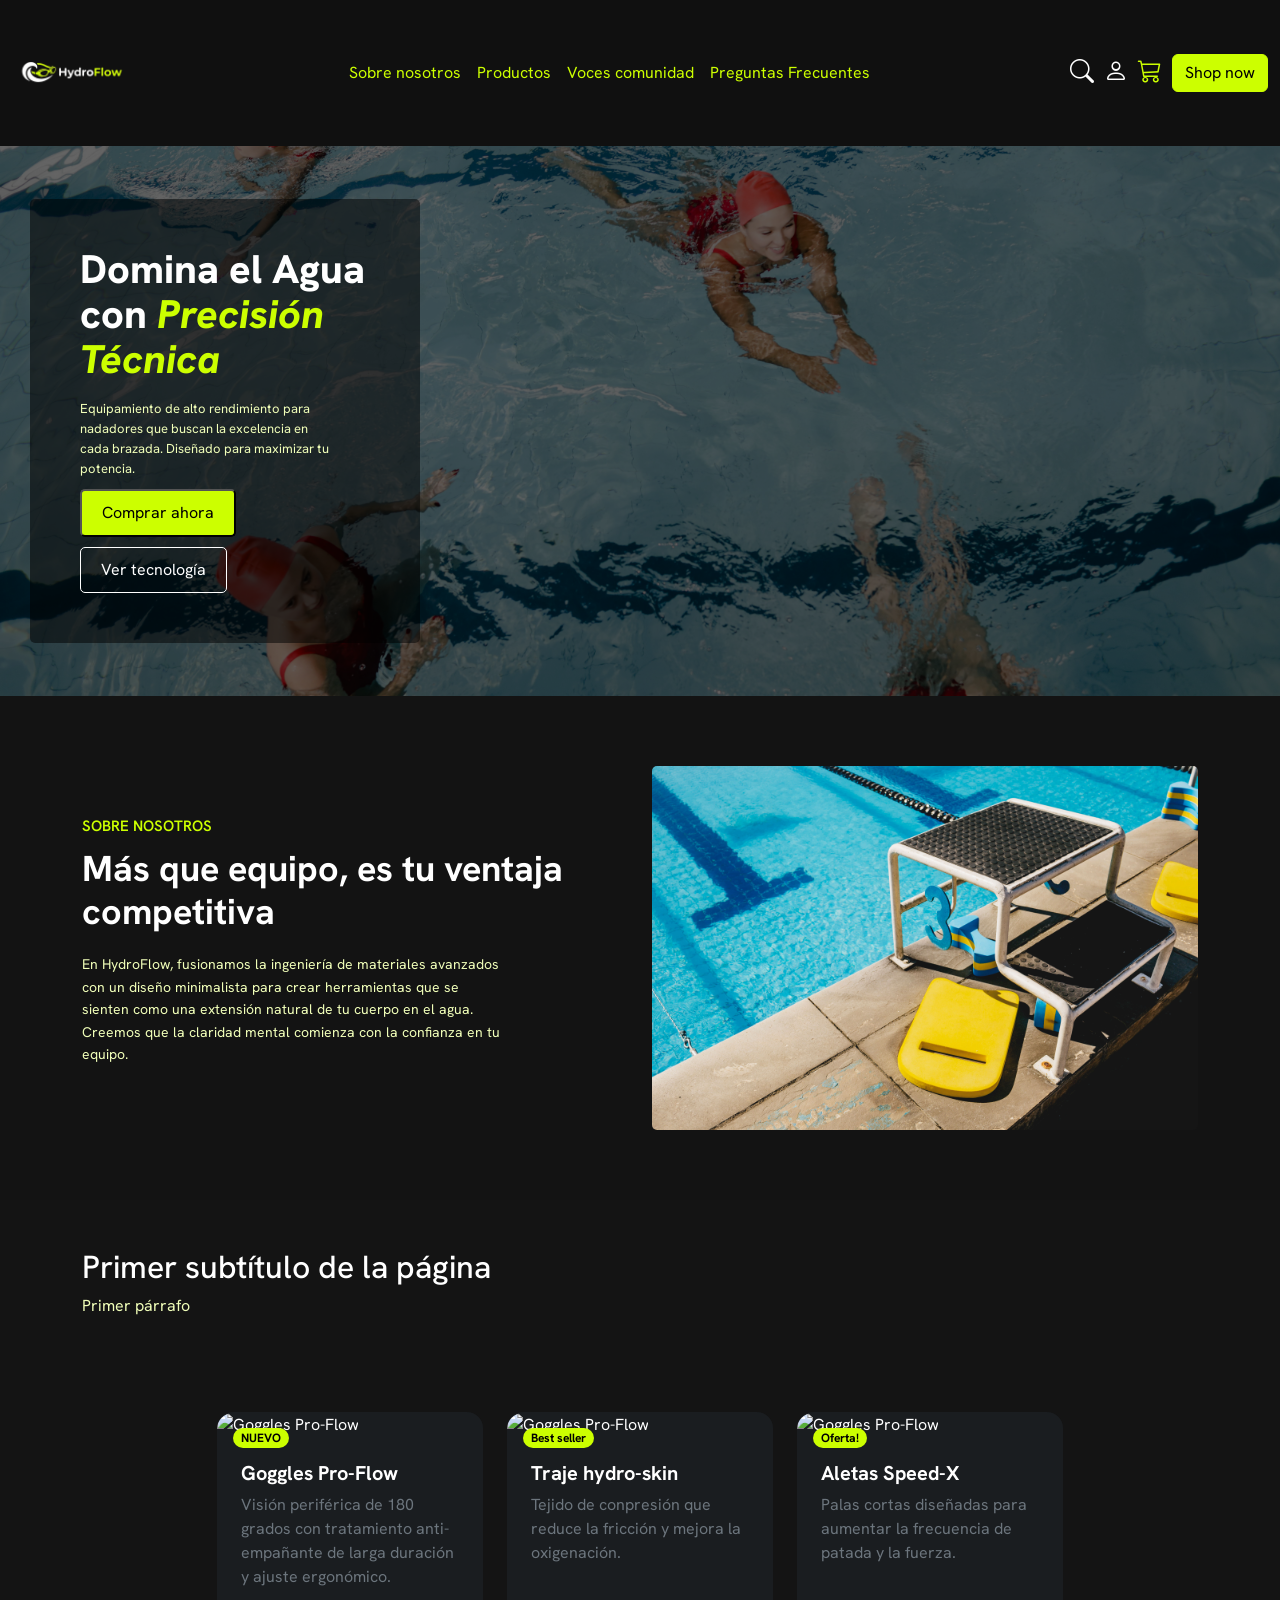
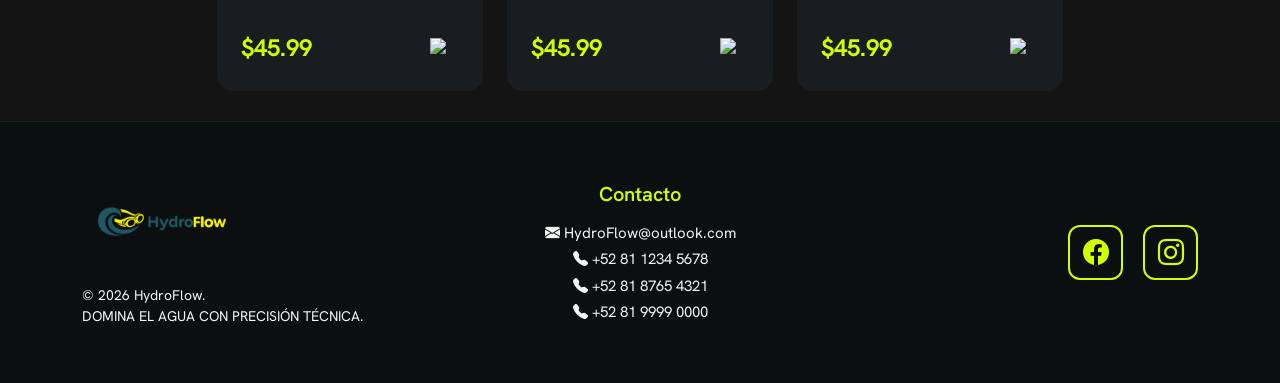
==== commit 6935f434: "cambios en nav bar" ====
--- a/index.html
+++ b/index.html
@@ -27,16 +27,34 @@
    </header>
    <nav class="navbar navbar-expand-lg nav-personalizada">
       <div class="container-fluid">
-         <a class="navbar-brand" href="index.html">
-            <img src="IMG/logoN.png" class="nav-logo">
+         <a class="navbar-brand" href="#">
+            <img src="IMG/logo.png" class="nav-logo">
          </a>
 
          <div class="collapse navbar-collapse" id="navbarSupportedContent">
             <ul class="navbar-nav me-auto mb-2 mb-lg-0 mx-auto">
-               <li class="nav-item dropdown">
-                  <a class="nav-link dropdown-toggle" href="#" role="button" data-bs-toggle="dropdown"
+               <li class="nav-item">
+                  <a class="nav-link" href="#nosotros" role="button" 
                      aria-expanded="false">
-                     Performance
+                     Sobre nosotros
+                  </a>
+               </li>
+               <li class="nav-item">
+                  <a class="nav-link" href="carrito.html" role="button" data-bs-toggle="dropdown"
+                     aria-expanded="false">
+                     Productos
+                  </a>
+               </li>
+               <li class="nav-item">
+                  <a class="nav-link " href="testimonios.html" role="button" data-bs-toggle="dropdown"
+                     aria-expanded="false">
+                     Voces comunidad
+                  </a>
+               </li>
+               <li class="nav-item">
+                  <a class="nav-link" href="#" role="button" data-bs-toggle="dropdown"
+                     aria-expanded="false">
+                     Preguntas Frecuentes
                   </a>
                   <ul class="dropdown-menu">
                      <li><a class="dropdown-item" href="#">Action</a></li>
@@ -47,48 +65,6 @@
                      <li><a class="dropdown-item" href="#">Something else here</a></li>
                   </ul>
                </li>
-               <li class="nav-item dropdown">
-                  <a class="nav-link dropdown-toggle" href="#" role="button" data-bs-toggle="dropdown"
-                     aria-expanded="false">
-                     Equipment
-                  </a>
-                  <ul class="dropdown-menu">
-                     <li><a class="dropdown-item" href="#">Action</a></li>
-                     <li><a class="dropdown-item" href="#">Another action</a></li>
-                     <li>
-                        <hr class="dropdown-divider">
-                     </li>
-                     <li><a class="dropdown-item" href="#">Something else here</a></li>
-                  </ul>
-               </li>
-               <li class="nav-item dropdown">
-                  <a class="nav-link dropdown-toggle" href="#" role="button" data-bs-toggle="dropdown"
-                     aria-expanded="false">
-                     Technology
-                  </a>
-                  <ul class="dropdown-menu">
-                     <li><a class="dropdown-item" href="#">Action</a></li>
-                     <li><a class="dropdown-item" href="#">Another action</a></li>
-                     <li>
-                        <hr class="dropdown-divider">
-                     </li>
-                     <li><a class="dropdown-item" href="#">Something else here</a></li>
-                  </ul>
-               </li>
-               <li class="nav-item dropdown">
-                  <a class="nav-link dropdown-toggle" href="#" role="button" data-bs-toggle="dropdown"
-                     aria-expanded="false">
-                     Coaching
-                  </a>
-                  <ul class="dropdown-menu">
-                     <li><a class="dropdown-item" href="#">Action</a></li>
-                     <li><a class="dropdown-item" href="#">Another action</a></li>
-                     <li>
-                        <hr class="dropdown-divider">
-                     </li>
-                     <li><a class="dropdown-item" href="#">Something else here</a></li>
-                  </ul>
-               </li>
 
             </ul>
             <form class="d-flex" role="search">
@@ -106,34 +82,36 @@
       </div>
    </nav>
 
+
+
    <!-- Banner -->
    <section class="bannerWeb">
       <div class="overlay"></div>
       <div class="bannerCard">
          <h1>Domina el Agua</h1>
          <h1>
-            con<span class="cursiveYellow"> Estilo</span>
+            con<span class="cursiveYellow"> Precisión</span>
          </h1>
-         <h1><span class="cursiveYellow">y Actitud</span></h1>
+         <h1><span class="cursiveYellow">Técnica</span></h1>
          <p>
             Equipamiento de alto rendimiento para nadadores
             que buscan la excelencia en cada brazada.
-            Diseñado para maximizar tu rendimiento.
+            Diseñado para maximizar tu potencia.
          </p>
 
          <div class="bannerButtons">
-            <a href="catalogo.html" class="left">
+            <button class="left">
                Comprar ahora
-            </a>
-            <a href="testimonios.html" class="right">
-               Conócenos
-            </a>
+            </button>
+            <button class="right">
+               Ver tecnología
+            </button>
          </div>
       </div>
    </section>
 
    <!-- Nuestra esencia -->
-   <section class="sobreNosotros">
+   <section id="nosotros" class="sobreNosotros">
       <div class="container">
          <div class="row align-items-center g-4">
             <div class="col-12 col-md-6">
@@ -160,9 +138,17 @@
       </div>
    </section>
    <!-- Otro contenido -->
-
-
-      <div class="container-carrusel">
+   <section class="container py-5">
+      <h2 class="text-white">
+         Primer subtítulo de la página
+      </h2>
+      <p class="textoGeneral">
+         Primer párrafo
+      </p>
+   </section>
+
+
+   <div class="container-carrusel">
 
       <div id="carruselProductos" class="carousel slide" data-bs-ride="carousel">
          <div class="carousel-inner">
@@ -172,7 +158,7 @@
                   <div class="col-12 col-md-4"> <!-- [TARJETA 1 AQUÍ] -->
                      <div class="card bg-dark text-white rounded-4 border-0 h-100">
                         <div class="position-relative">
-                           <img src="IMG/gogles.png"
+                           <img src="https://m.media-amazon.com/images/I/61rRoX9VzDL.jpg"
                               class="card-img-top rounded-top-4" alt="Goggles Pro-Flow">
                            <span
                               class="badge position-absolute top-0 start-0 m-3 rounded-pill text-dark fw-bold bg-warning text-neon-badge">
@@ -183,17 +169,17 @@
                            <div>
                               <h5 class="card-title fw-bold mb-2">Goggles Pro-Flow</h5>
                               <p class="card-text text-secondary mb-3 description-clamp">
-                                 Visión periférica de 180 grados, anti-empañante de larga duración y
+                                 Visión periférica de 180 grados con tratamiento anti-empañante de larga duración y
                                  ajuste ergonómico.
                               </p>
                            </div>
                            <div class="d-flex justify-content-between align-items-center mt-3 pt-2">
-                              <span class="fs-4 fw-bold text-neon">$50.99</span>
-                              <button
-                                 class="btn btn-neon rounded-3 p-2 d-flex align-items-center justify-content-center"
-                                 aria-label="Agregar al carrito">
-                                 <img
-                                    src="IMG/carrito.webp"
+                              <span class="fs-4 fw-bold text-neon">$45.99</span>
+                              <button
+                                 class="btn btn-neon rounded-3 p-2 d-flex align-items-center justify-content-center"
+                                 aria-label="Agregar al carrito">
+                                 <img
+                                    src="https://static.vecteezy.com/system/resources/previews/056/614/302/non_2x/silver-shopping-cart-icon-isolated-on-black-symbolizing-retail-e-commerce-and-online-shopping-png.png"
                                     alt="Carrito" style="width: 20px; height: 20px; object-fit: contain;">
                               </button>
                            </div>
@@ -204,7 +190,7 @@
                      <div class="card bg-dark text-white rounded-4 border-0 h-100">
                         <div class="position-relative">
                            <img
-                              src="IMG/traje-baño-mujer-negro.png"
+                              src="https://www.skdanfibios.com.mx/cdn/shop/files/JUMPER-NEGRO-45_1080x.jpg?v=1740886297"
                               class="card-img-top rounded-top-4" alt="Goggles Pro-Flow">
                            <span
                               class="badge position-absolute top-0 start-0 m-3 rounded-pill text-dark fw-bold bg-warning text-neon-badge">
@@ -219,12 +205,12 @@
                               </p>
                            </div>
                            <div class="d-flex justify-content-between align-items-center mt-3 pt-2">
-                              <span class="fs-4 fw-bold text-neon">$65.90</span>
-                              <button
-                                 class="btn btn-neon rounded-3 p-2 d-flex align-items-center justify-content-center"
-                                 aria-label="Agregar al carrito">
-                                 <img
-                                    src="IMG/carrito.webp"
+                              <span class="fs-4 fw-bold text-neon">$45.99</span>
+                              <button
+                                 class="btn btn-neon rounded-3 p-2 d-flex align-items-center justify-content-center"
+                                 aria-label="Agregar al carrito">
+                                 <img
+                                    src="https://static.vecteezy.com/system/resources/previews/056/614/302/non_2x/silver-shopping-cart-icon-isolated-on-black-symbolizing-retail-e-commerce-and-online-shopping-png.png"
                                     alt="Carrito" style="width: 20px; height: 20px; object-fit: contain;">
                               </button>
                            </div>
@@ -234,27 +220,27 @@
                   <div class="col-12 col-md-4"> <!-- [TARJETA 3 AQUÍ] -->
                      <div class="card bg-dark text-white rounded-4 border-0 h-100">
                         <div class="position-relative">
-                           <img src="IMG/aletas.png"
-                              class="card-img-top rounded-top-4" alt="Goggles Pro-Flow">
-                           <span
-                              class="badge position-absolute top-0 start-0 m-3 rounded-pill text-dark fw-bold bg-warning text-neon-badge">
-                              ¡Oferta!
+                           <img src="https://cloud.mideporte.pe/wp-content/uploads/2019/07/PORTO-A.LARGA-TRL-25-1.webp"
+                              class="card-img-top rounded-top-4" alt="Goggles Pro-Flow">
+                           <span
+                              class="badge position-absolute top-0 start-0 m-3 rounded-pill text-dark fw-bold bg-warning text-neon-badge">
+                              Oferta!
                            </span>
                         </div>
                         <div class="card-body d-flex flex-column justify-content-between p-4">
                            <div>
                               <h5 class="card-title fw-bold mb-2">Aletas Speed-X</h5>
                               <p class="card-text text-secondary mb-3 description-clamp">
-                                 Aletas cortas diseñadas para aumentar la frecuencia de patada y la fuerza.
-                              </p>
-                           </div>
-                           <div class="d-flex justify-content-between align-items-center mt-3 pt-2">
-                              <span class="fs-4 fw-bold text-neon">$35.00</span>
-                              <button
-                                 class="btn btn-neon rounded-3 p-2 d-flex align-items-center justify-content-center"
-                                 aria-label="Agregar al carrito">
-                                 <img
-                                    src="IMG/carrito.webp"
+                                 Palas cortas diseñadas para aumentar la frecuencia de patada y la fuerza.
+                              </p>
+                           </div>
+                           <div class="d-flex justify-content-between align-items-center mt-3 pt-2">
+                              <span class="fs-4 fw-bold text-neon">$45.99</span>
+                              <button
+                                 class="btn btn-neon rounded-3 p-2 d-flex align-items-center justify-content-center"
+                                 aria-label="Agregar al carrito">
+                                 <img
+                                    src="https://static.vecteezy.com/system/resources/previews/056/614/302/non_2x/silver-shopping-cart-icon-isolated-on-black-symbolizing-retail-e-commerce-and-online-shopping-png.png"
                                     alt="Carrito" style="width: 20px; height: 20px; object-fit: contain;">
                               </button>
                            </div>
@@ -270,7 +256,7 @@
                      <div class="card bg-dark text-white rounded-4 border-0 h-100">
                         <div class="position-relative">
                            <img
-                              src="IMG/gorra.png"
+                              src="https://resources.sears.com.mx/medios-plazavip/fotos/productos_sears1/original/2635051.jpg?scale=500&qlty=75"
                               class="card-img-top rounded-top-4" alt="Goggles Pro-Flow">
                            <span
                               class="badge position-absolute top-0 start-0 m-3 rounded-pill text-dark fw-bold bg-warning text-neon-badge">
@@ -281,16 +267,16 @@
                            <div>
                               <h5 class="card-title fw-bold mb-2">Gorra Stealth</h5>
                               <p class="card-text text-secondary mb-3 description-clamp">
-                                 Silicona 100% hipoalergénica con ajuste ergonómico que reduce la fricción.
-                              </p>
-                           </div>
-                           <div class="d-flex justify-content-between align-items-center mt-3 pt-2">
-                              <span class="fs-4 fw-bold text-neon">$30.20</span>
-                              <button
-                                 class="btn btn-neon rounded-3 p-2 d-flex align-items-center justify-content-center"
-                                 aria-label="Agregar al carrito">
-                                 <img
-                                    src="IMG/carrito.webp"
+                                 Silocona 100% hipoalergénica con ajuste ergonómico que reduce la fricción.
+                              </p>
+                           </div>
+                           <div class="d-flex justify-content-between align-items-center mt-3 pt-2">
+                              <span class="fs-4 fw-bold text-neon">$45.99</span>
+                              <button
+                                 class="btn btn-neon rounded-3 p-2 d-flex align-items-center justify-content-center"
+                                 aria-label="Agregar al carrito">
+                                 <img
+                                    src="https://static.vecteezy.com/system/resources/previews/056/614/302/non_2x/silver-shopping-cart-icon-isolated-on-black-symbolizing-retail-e-commerce-and-online-shopping-png.png"
                                     alt="Carrito" style="width: 20px; height: 20px; object-fit: contain;">
                               </button>
                            </div>
@@ -301,58 +287,60 @@
                      <div class="card bg-dark text-white rounded-4 border-0 h-100">
                         <div class="position-relative">
                            <img
-                              src="IMG/accesoriosmulti.png"
-                              class="card-img-top rounded-top-4" alt="Goggles Pro-Flow">
-                           <span
-                              class="badge position-absolute top-0 start-0 m-3 rounded-pill text-dark fw-bold bg-warning text-neon-badge">
-                              ¡Mejor calificado!
+                              src="https://images-na.ssl-images-amazon.com/images/I/71GWQiiESYL._AC_UL495_SR435,495_.jpg"
+                              class="card-img-top rounded-top-4" alt="Goggles Pro-Flow">
+                           <span
+                              class="badge position-absolute top-0 start-0 m-3 rounded-pill text-dark fw-bold bg-warning text-neon-badge">
+                              Mejor calificado!
                            </span>
                         </div>
                         <div class="card-body d-flex flex-column justify-content-between p-4">
                            <div>
                               <h5 class="card-title fw-bold mb-2">Cinturon Natación Estática</h5>
                               <p class="card-text text-secondary mb-3 description-clamp">
-                                 Entrena de forma óptima en piscinas de dimensiones reducidas.
-                              </p>
-                           </div>
-                           <div class="d-flex justify-content-between align-items-center mt-3 pt-2">
-                              <span class="fs-4 fw-bold text-neon">$10.50</span>
-                              <button
-                                 class="btn btn-neon rounded-3 p-2 d-flex align-items-center justify-content-center"
-                                 aria-label="Agregar al carrito">
-                                 <img
-                                    src="IMG/carrito.webp"
-                                    alt="Carrito" style="width: 20px; height: 20px; object-fit: contain;">
-                              </button>
-                           </div>
-                        </div>
-                     </div>
-                  </div>
-                  <div class="col-12 col-md-4"> <!-- [TARJETA 6 AQUÍ] -->
+                                 Puedes entrenar de forma óptima en piscinas de dimensiones reducidas (incluso de 3×3
+                                 metros)
+                              </p>
+                           </div>
+                           <div class="d-flex justify-content-between align-items-center mt-3 pt-2">
+                              <span class="fs-4 fw-bold text-neon">$45.99</span>
+                              <button
+                                 class="btn btn-neon rounded-3 p-2 d-flex align-items-center justify-content-center"
+                                 aria-label="Agregar al carrito">
+                                 <img
+                                    src="https://static.vecteezy.com/system/resources/previews/056/614/302/non_2x/silver-shopping-cart-icon-isolated-on-black-symbolizing-retail-e-commerce-and-online-shopping-png.png"
+                                    alt="Carrito" style="width: 20px; height: 20px; object-fit: contain;">
+                              </button>
+                           </div>
+                        </div>
+                     </div>
+                  </div>
+                  <div class="col-12 col-md-4"> <!-- [TARJETA 4 AQUÍ] -->
                      <div class="card bg-dark text-white rounded-4 border-0 h-100">
                         <div class="position-relative">
                            <img
-                              src="IMG/bata.png"
-                              class="card-img-top rounded-top-4" alt="Goggles Pro-Flow">
-                           <span
-                              class="badge position-absolute top-0 start-0 m-3 rounded-pill text-dark fw-bold bg-warning text-neon-badge">
-                              ¡Nueva Colaboración!
+                              src="https://voit.vtexassets.com/arquivos/ids/163032/81015_AZUL_1.jpg?v=638354900319000000"
+                              class="card-img-top rounded-top-4" alt="Goggles Pro-Flow">
+                           <span
+                              class="badge position-absolute top-0 start-0 m-3 rounded-pill text-dark fw-bold bg-warning text-neon-badge">
+                              Nueva Colaboración!
                            </span>
                         </div>
                         <div class="card-body d-flex flex-column justify-content-between p-4">
                            <div>
                               <h5 class="card-title fw-bold mb-2">Bata de natación</h5>
                               <p class="card-text text-secondary mb-3 description-clamp">
-                                 Interior tipo toalla altamente absorbente con exterior impermeable.
-                              </p>
-                           </div>
-                           <div class="d-flex justify-content-between align-items-center mt-3 pt-2">
-                              <span class="fs-4 fw-bold text-neon">$45.99</span>
-                              <button
-                                 class="btn btn-neon rounded-3 p-2 d-flex align-items-center justify-content-center"
-                                 aria-label="Agregar al carrito">
-                                 <img
-                                    src="IMG/carrito.webp"
+                                 Cuenta con un interior tipo toalla altamente absorbente y un exterior impermeable que
+                                 te protege completamente del viento y el frío.
+                              </p>
+                           </div>
+                           <div class="d-flex justify-content-between align-items-center mt-3 pt-2">
+                              <span class="fs-4 fw-bold text-neon">$45.99</span>
+                              <button
+                                 class="btn btn-neon rounded-3 p-2 d-flex align-items-center justify-content-center"
+                                 aria-label="Agregar al carrito">
+                                 <img
+                                    src="https://static.vecteezy.com/system/resources/previews/056/614/302/non_2x/silver-shopping-cart-icon-isolated-on-black-symbolizing-retail-e-commerce-and-online-shopping-png.png"
                                     alt="Carrito" style="width: 20px; height: 20px; object-fit: contain;">
                               </button>
                            </div>
@@ -366,19 +354,6 @@
             </div>
 
          </div> <!-- class = carousel-inner -->
-         <button class="carousel-control-prev" type="button"
-            data-bs-target="#carruselProductos" data-bs-slide="prev">
-
-            <span class="carousel-control-prev-icon custom-arrow"></span>
-
-         </button>
-
-         <button class="carousel-control-next" type="button"
-            data-bs-target="#carruselProductos" data-bs-slide="next">
-
-            <span class="carousel-control-next-icon custom-arrow"></span>
-
-         </button>
 
       </div> <!-- id = carrusel productos-->
    </div> <!-- class = container-carrusel-->
@@ -386,20 +361,19 @@
    </div>
 
 
-
    </main>
    <!-- Footer - Arturo -->
-   <footer class="text-white py-5" style="background-color: #101010;">
+   <footer class="text-white py-5" style="background-color: #0B0F0F;">
       <div class="container">
          <div class="row align-items-center">
 
             <!-- Logo y derechos -->
             <div class="col-md-4 text-center text-md-start mb-4 mb-md-0">
-               <img src="IMG/logoN.png" alt="Logo" width="160" class="mb-2">
+               <img src="IMG/logoN.png" alt="Logo" width="160" class="mb-3">
 
                <p class="mb-0 small">
                   © 2026 HydroFlow.<br>
-                  DOMINA EL AGUA CON ESTILO Y ACTITUD.
+                  DOMINA EL AGUA CON PRECISIÓN TÉCNICA.
                </p>
             </div>
 
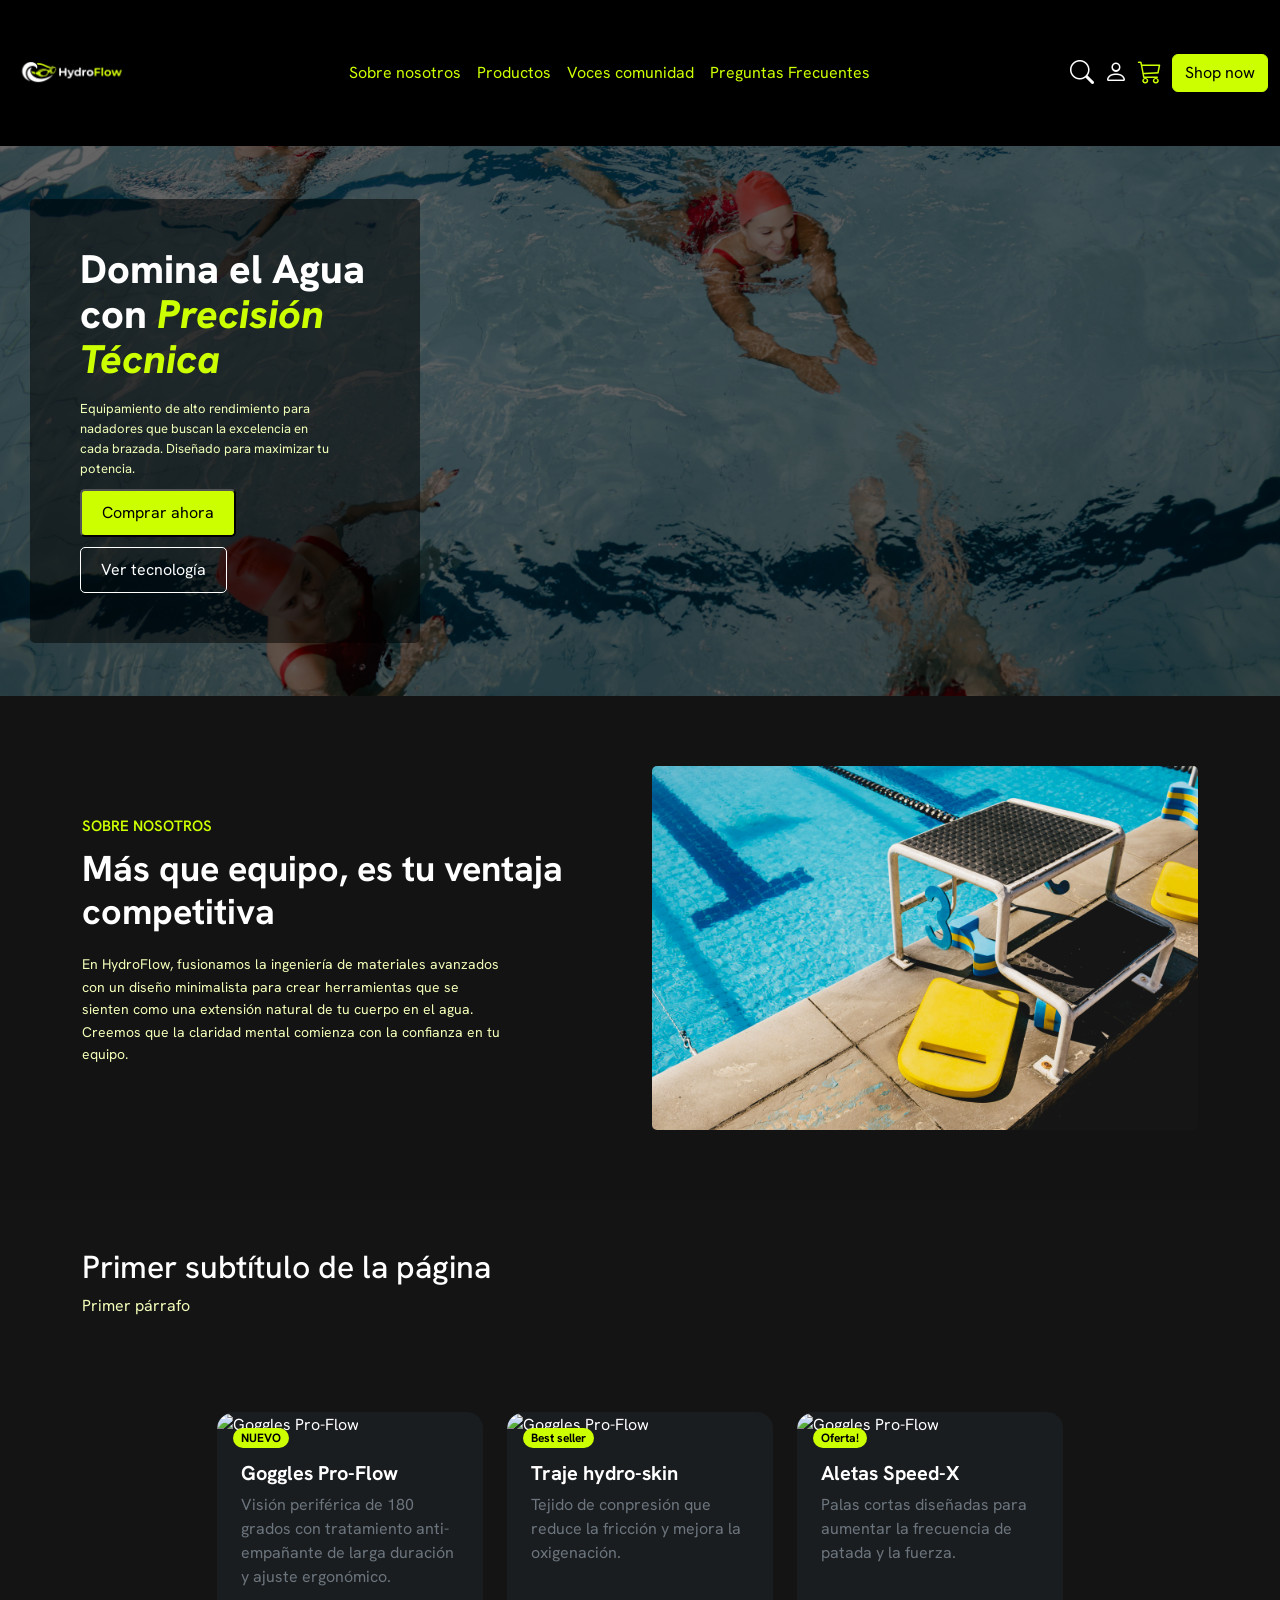
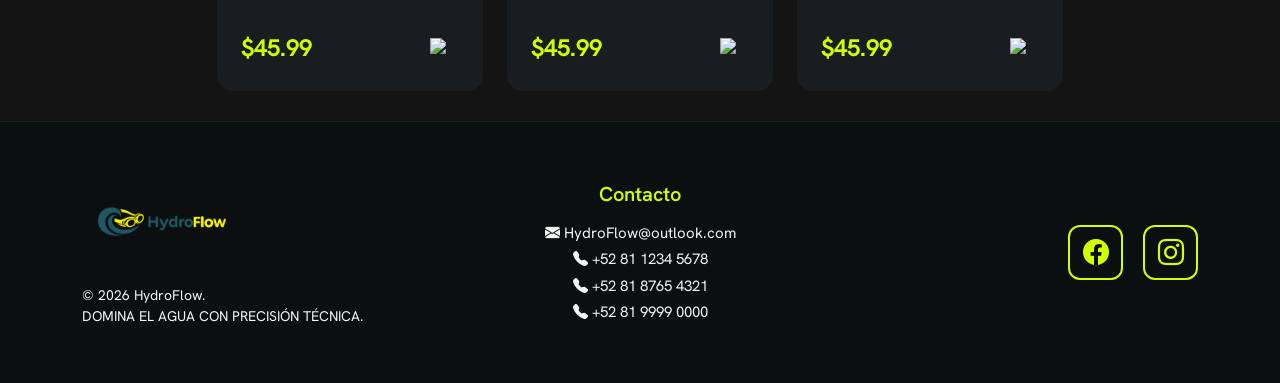
==== commit 974af9ae: "carrito" ====
--- a/index.html
+++ b/index.html
@@ -8,8 +8,7 @@
    <meta name="viewport" content="width=device-width, initial-scale=1.0">
    <link rel="preconnect" href="https://fonts.googleapis.com">
    <link rel="preconnect" href="https://fonts.gstatic.com" crossorigin>
-   <link rel="stylesheet"
-      href="https://fonts.googleapis.com/css2?family=Hanken+Grotesk:ital,wght@0,100..900;1,100..900&display=swap">
+   <link rel="stylesheet" href="https://fonts.googleapis.com/css2?family=Hanken+Grotesk:ital,wght@0,100..900;1,100..900&display=swap">
    <link rel="icon" type="image/png" href="IMG/logoN.png">
    <link rel="stylesheet" href="https://cdn.jsdelivr.net/npm/bootstrap@5.3.8/dist/css/bootstrap.min.css">
    <link rel="stylesheet" href="https://cdn.jsdelivr.net/npm/bootstrap-icons@1.11.3/font/bootstrap-icons.min.css">
@@ -25,62 +24,8 @@
    <header>
 
    </header>
-   <nav class="navbar navbar-expand-lg nav-personalizada">
-      <div class="container-fluid">
-         <a class="navbar-brand" href="#">
-            <img src="IMG/logo.png" class="nav-logo">
-         </a>
-
-         <div class="collapse navbar-collapse" id="navbarSupportedContent">
-            <ul class="navbar-nav me-auto mb-2 mb-lg-0 mx-auto">
-               <li class="nav-item">
-                  <a class="nav-link" href="#nosotros" role="button" 
-                     aria-expanded="false">
-                     Sobre nosotros
-                  </a>
-               </li>
-               <li class="nav-item">
-                  <a class="nav-link" href="carrito.html" role="button" data-bs-toggle="dropdown"
-                     aria-expanded="false">
-                     Productos
-                  </a>
-               </li>
-               <li class="nav-item">
-                  <a class="nav-link " href="testimonios.html" role="button" data-bs-toggle="dropdown"
-                     aria-expanded="false">
-                     Voces comunidad
-                  </a>
-               </li>
-               <li class="nav-item">
-                  <a class="nav-link" href="#" role="button" data-bs-toggle="dropdown"
-                     aria-expanded="false">
-                     Preguntas Frecuentes
-                  </a>
-                  <ul class="dropdown-menu">
-                     <li><a class="dropdown-item" href="#">Action</a></li>
-                     <li><a class="dropdown-item" href="#">Another action</a></li>
-                     <li>
-                        <hr class="dropdown-divider">
-                     </li>
-                     <li><a class="dropdown-item" href="#">Something else here</a></li>
-                  </ul>
-               </li>
-
-            </ul>
-            <form class="d-flex" role="search">
-               <div>
-                  <i class="bi bi-search icono-blanco"></i>
-               </div>
-               <div>
-                  <i class="bi bi-person icono-blanco"></i>
-               </div>
-               <i class="bi bi-cart3 icono-verde"></i>
-               <button class="btn btn-personalizado">Shop now</button>
-
-            </form>
-         </div>
-      </div>
-   </nav>
+   <div id="navbar-container"></div>
+
 
 
 
@@ -362,62 +307,8 @@
 
 
    </main>
-   <!-- Footer - Arturo -->
-   <footer class="text-white py-5" style="background-color: #0B0F0F;">
-      <div class="container">
-         <div class="row align-items-center">
-
-            <!-- Logo y derechos -->
-            <div class="col-md-4 text-center text-md-start mb-4 mb-md-0">
-               <img src="IMG/logoN.png" alt="Logo" width="160" class="mb-3">
-
-               <p class="mb-0 small">
-                  © 2026 HydroFlow.<br>
-                  DOMINA EL AGUA CON PRECISIÓN TÉCNICA.
-               </p>
-            </div>
-
-            <!-- Contactanos/correos/nums -->
-            <div class="col-md-4 text-center mb-4 mb-md-0">
-               <h5 class="mb-3" style="color:#CCFF00;">Contacto</h5>
-
-               <p class="mb-1">
-                  <i class="bi bi-envelope-fill"></i>
-                  HydroFlow@outlook.com
-               </p>
-
-               <p class="mb-1">
-                  <i class="bi bi-telephone-fill"></i>
-                  +52 81 1234 5678
-               </p>
-
-               <p class="mb-1">
-                  <i class="bi bi-telephone-fill"></i>
-                  +52 81 8765 4321
-               </p>
-
-               <p class="mb-0">
-                  <i class="bi bi-telephone-fill"></i>
-                  +52 81 9999 0000
-               </p>
-            </div>
-
-            <!-- Redes sociales /logos-->
-            <div class="col-md-4 text-center text-md-end">
-
-               <a href="#" class="social-icon me-3">
-                  <i class="bi bi-facebook"></i>
-               </a>
-
-               <a href="#" class="social-icon">
-                  <i class="bi bi-instagram"></i>
-               </a>
-
-            </div>
-
-         </div>
-      </div>
-   </footer>
+   
+   <div id="footer-container"></div>
 
 
    <script src="https://cdn.jsdelivr.net/npm/bootstrap@5.3.8/dist/js/bootstrap.bundle.min.js"></script>
--- a/CSS/eva-style.css
+++ b/CSS/eva-style.css
@@ -3,7 +3,7 @@
 }
 
 .nav-personalizada{
-    background-color: #101010 !important;
+    background-color: #000000 !important;
 }
 
 /* enlaces del menú */
@@ -59,4 +59,5 @@
     font-size: 1.5rem !important;
     color: #ffffff !important;
     margin-right: 10px !important;
-}+}
+
